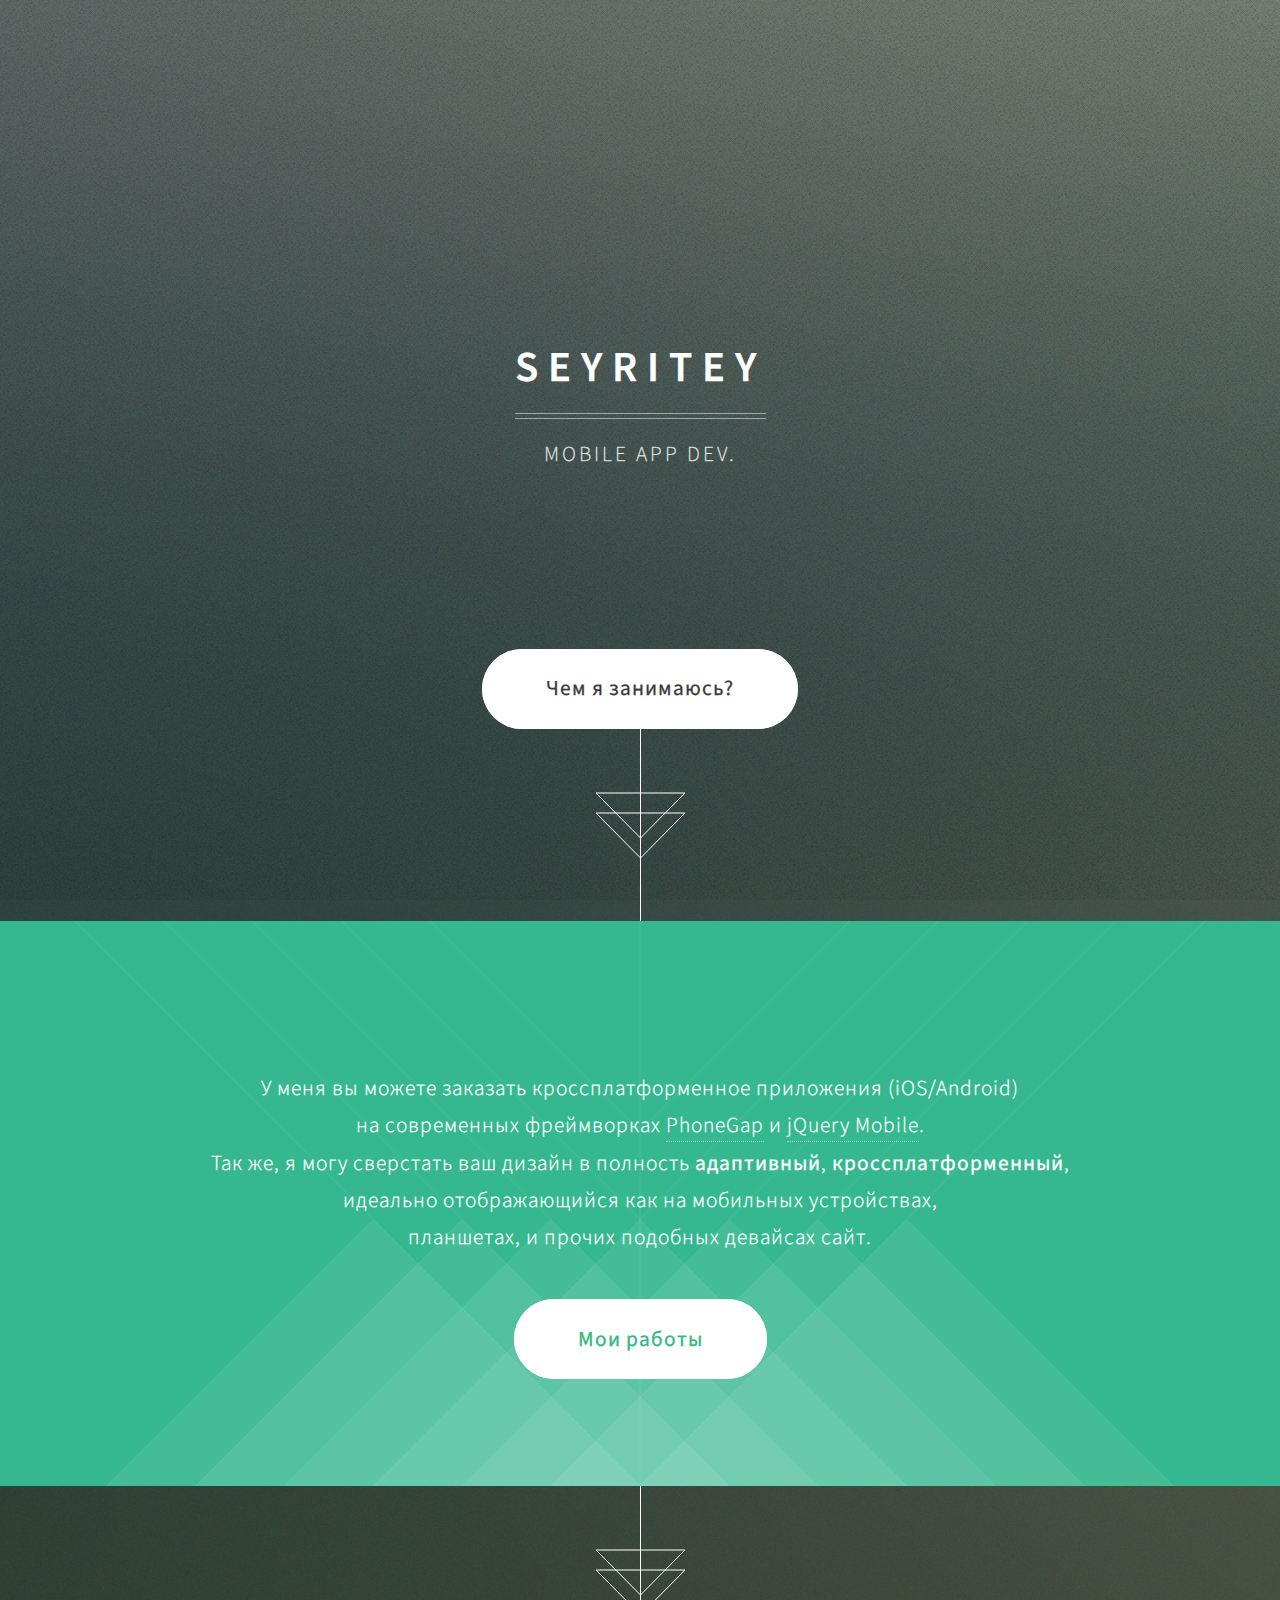
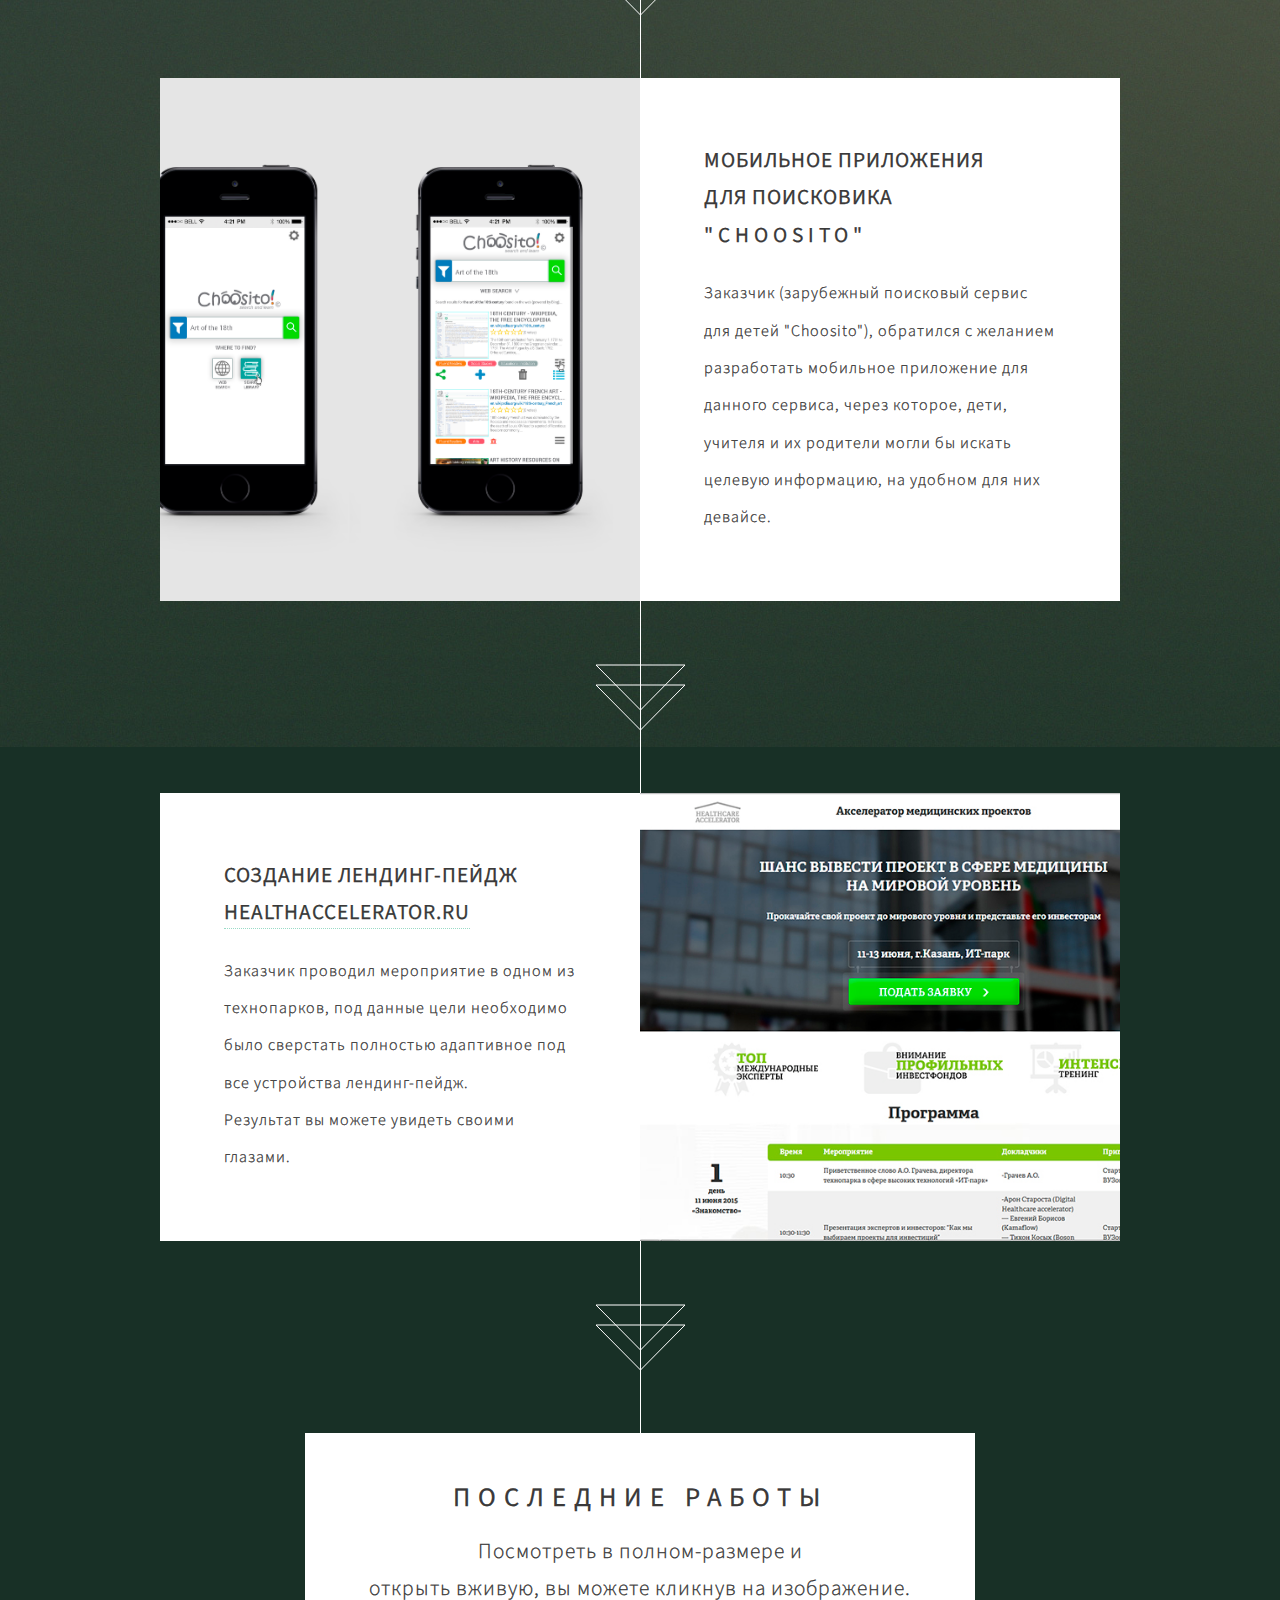
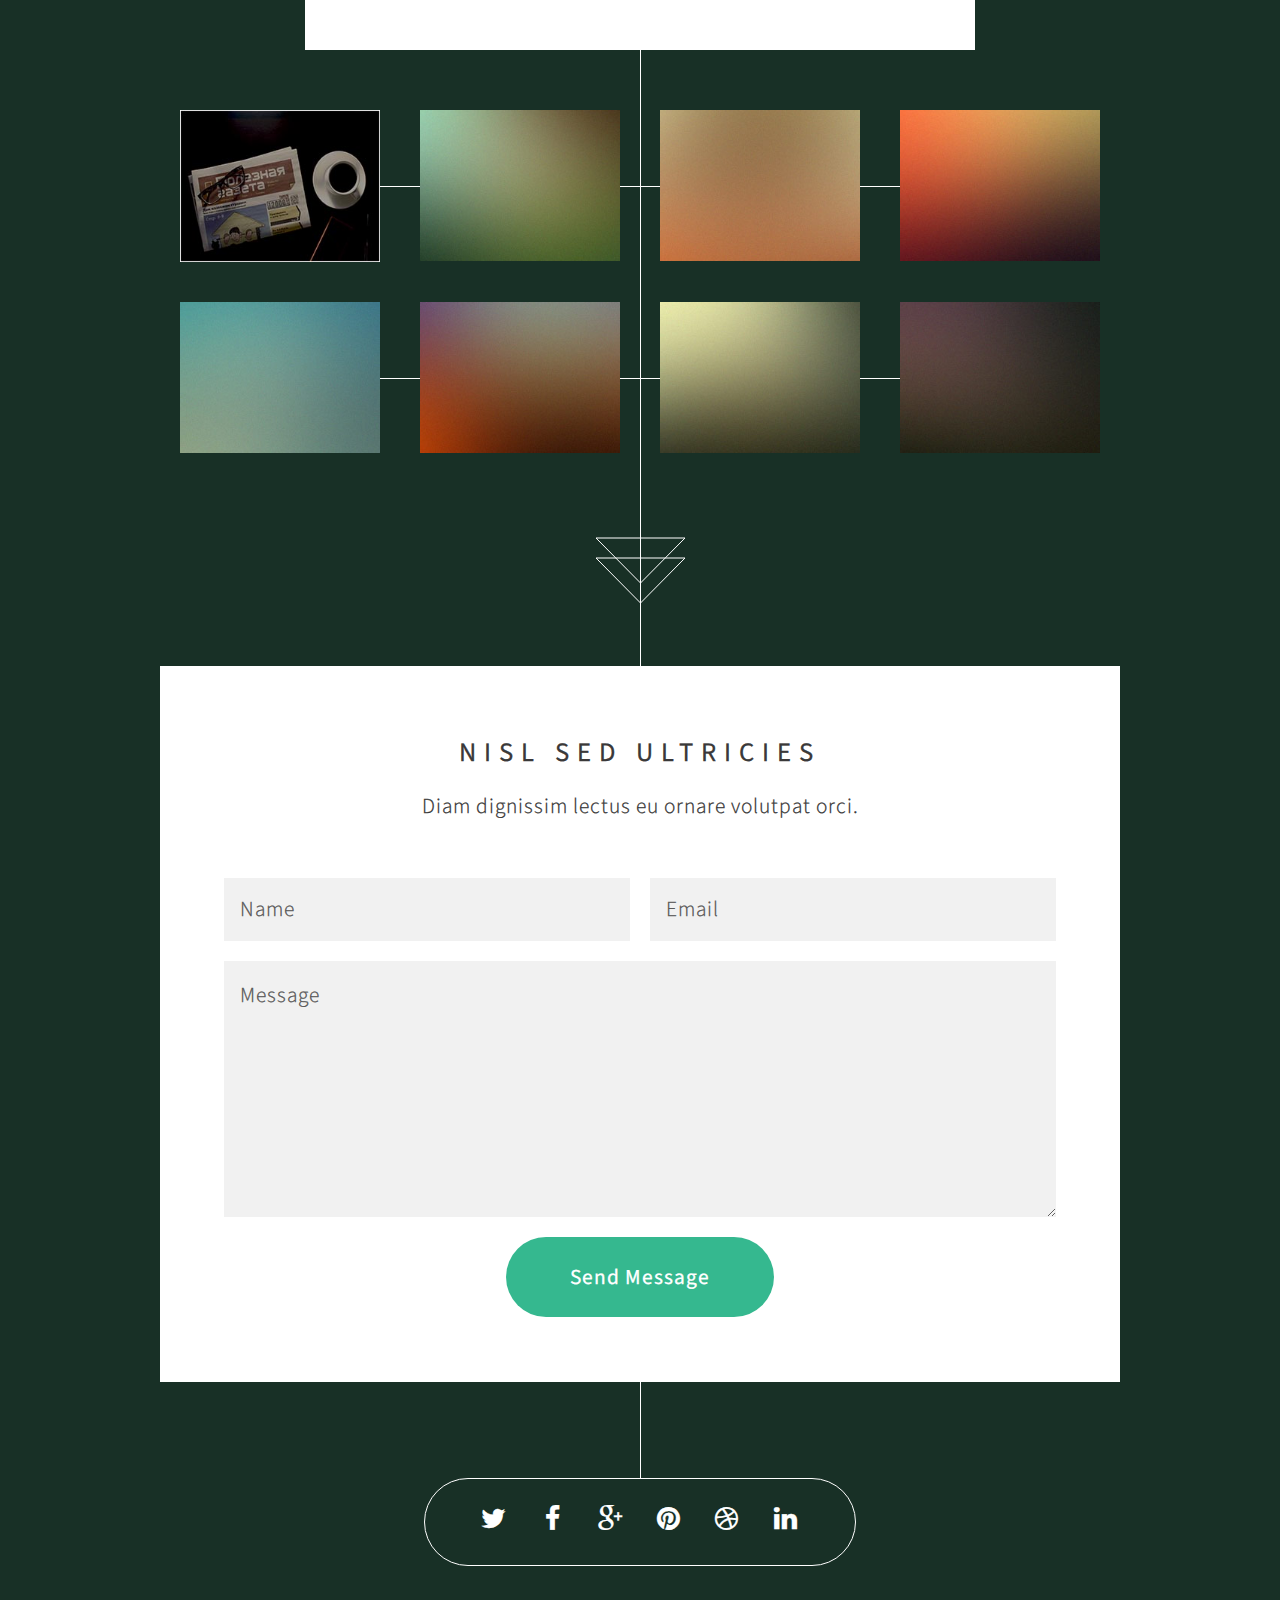
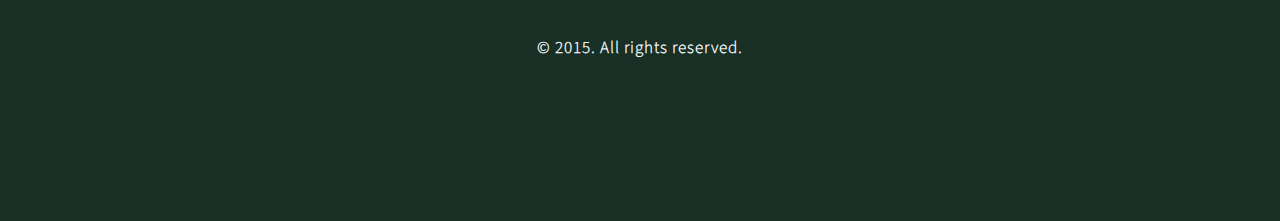
==== index.html @ e05a0ae7 "h1" ====
<!DOCTYPE HTML>
<html>
	<head>
		<title>Seyritey</title>
		<meta charset="utf-8" />
		<meta name="viewport" content="width=device-width, initial-scale=1" />
		<!--[if lte IE 8]><script src="assets/js/ie/html5shiv.js"></script><![endif]-->
		<link rel="stylesheet" href="assets/css/main.css" />
		<!--[if lte IE 8]><link rel="stylesheet" href="assets/css/ie8.css" /><![endif]-->
	</head>
	<body>
			<section id="header">
				<header>
					<h1>Seyritey</h1>
					<p>Mobile App dev.</p>
				</header>
				<footer>
					<a href="#banner" class="button style2 scrolly-middle">Чем я занимаюсь?</a>
				</footer>
			</section>

		<!-- Banner -->
			<section id="banner">
				<header>
					<h2></h2>
				</header>
        				<p>
                            У меня вы можете заказать кроссплатформенное приложения (iOS/Android) <br />
                            на современных фреймворках <a href="http://phonegap.com/app/">PhoneGap</a> и <a href="http://demos.jquerymobile.com/1.4.5/">jQuery Mobile</a>.<br />
            				Так же, я могу сверстать ваш дизайн в полность <strong>адаптивный</strong>, <strong>кроссплатформенный</strong>,<br> идеально отображающийся как на мобильных устройствах,<br> планшетах, и прочих подобных девайсах сайт.<br />
    				</p>
				<footer>
					<a href="#first" class="button style2 scrolly">Мои работы</a>
				</footer>
			</section>

		<!-- Feature 1 -->
			<article id="first" class="container box style1 right">
				<a href="#" class="image fit"><img src="images/iphone-filters-search-result.jpg" alt="" /></a>
				<div class="inner">
					<header>
						<h4>Мобильное приложения<br> для поисковика</h4><h3>"Choosito"</h3>
					</header>
					<p style="font-size: 16px;">Заказчик (зарубежный поисковый сервис для детей "Choosito"), обратился с желанием разработать мобильное приложение для данного сервиса, через которое, дети, учителя и их родители могли бы искать целевую информацию, на удобном для них девайсе.</p>
				</div>
			</article>

		<!-- Feature 2 -->
			<article class="container box style1 left">
				<a href="http://healthaccelerator.ru" class="image fit"><img src="images/pic02.jpg" alt="" /></a>
				<div class="inner">
					<header>
						<h4>Создание лендинг-пейдж<br />
						<a href="http://healthaccelerator.ru">Healthaccelerator.ru</a></h4>
					</header>
					<p style="font-size: 16px;">Заказчик проводил мероприятие в одном из технопарков, под данные цели необходимо было сверстать полностью адаптивное под все устройства лендинг-пейдж.<br> Результат вы можете увидеть своими глазами.</p>
				</div>
			</article>

		<!-- Portfolio -->
			<article class="container box style2">
				<header>
					<h2>Последние работы</h2>
					<p>Посмотреть в полном-размере и<br />
					открыть вживую, вы можете кликнув на изображение.</p>
				</header>
				<div class="inner gallery">
					<div class="row 0%">
						<div class="3u 12u(mobile)"><a href="images/fulls/01.jpg" class="image fit"><img src="images/thumbs/01.jpg" alt="" title="Лендинг пейдж для http://poleznayagazeta.ru" /></a></div>
						<div class="3u 12u(mobile)"><a href="images/fulls/02.jpg" class="image fit"><img src="images/thumbs/02.jpg" alt="" title="Dressed in Clarity" /></a></div>
						<div class="3u 12u(mobile)"><a href="images/fulls/03.jpg" class="image fit"><img src="images/thumbs/03.jpg" alt="" title="Raven" /></a></div>
						<div class="3u 12u(mobile)"><a href="images/fulls/04.jpg" class="image fit"><img src="images/thumbs/04.jpg" alt="" title="I'll have a cup of Disneyland, please" /></a></div>
					</div>
					<div class="row 0%">
						<div class="3u 12u(mobile)"><a href="images/fulls/05.jpg" class="image fit"><img src="images/thumbs/05.jpg" alt="" title="Cherish" /></a></div>
						<div class="3u 12u(mobile)"><a href="images/fulls/06.jpg" class="image fit"><img src="images/thumbs/06.jpg" alt="" title="Different." /></a></div>
						<div class="3u 12u(mobile)"><a href="images/fulls/07.jpg" class="image fit"><img src="images/thumbs/07.jpg" alt="" title="History was made here" /></a></div>
						<div class="3u 12u(mobile)"><a href="images/fulls/08.jpg" class="image fit"><img src="images/thumbs/08.jpg" alt="" title="People come and go and walk away" /></a></div>
					</div>
				</div>
			</article>

		<!-- Contact -->
			<article class="container box style3">
				<header>
					<h2>Nisl sed ultricies</h2>
					<p>Diam dignissim lectus eu ornare volutpat orci.</p>
				</header>
				<form method="post" action="#">
					<div class="row 50%">
						<div class="6u 12u$(mobile)"><input type="text" class="text" name="name" placeholder="Name" /></div>
						<div class="6u$ 12u$(mobile)"><input type="text" class="text" name="email" placeholder="Email" /></div>
						<div class="12u$">
							<textarea name="message" placeholder="Message"></textarea>
						</div>
						<div class="12u$">
							<ul class="actions">
								<li><input type="submit" value="Send Message" /></li>
							</ul>
						</div>
					</div>
				</form>
			</article>

		<section id="footer">
			<ul class="icons">
				<li><a href="#" class="icon fa-twitter"><span class="label">Twitter</span></a></li>
				<li><a href="#" class="icon fa-facebook"><span class="label">Facebook</span></a></li>
				<li><a href="#" class="icon fa-google-plus"><span class="label">Google+</span></a></li>
				<li><a href="#" class="icon fa-pinterest"><span class="label">Pinterest</span></a></li>
				<li><a href="#" class="icon fa-dribbble"><span class="label">Dribbble</span></a></li>
				<li><a href="#" class="icon fa-linkedin"><span class="label">LinkedIn</span></a></li>
			</ul>
			<div class="copyright">
				<ul class="menu">
					<li>&copy; 2015. All rights reserved.</li>
				</ul>
			</div>
		</section>

		<!-- Scripts -->
			<script src="assets/js/jquery.min.js"></script>
			<script src="assets/js/jquery.scrolly.min.js"></script>
			<script src="assets/js/jquery.poptrox.min.js"></script>
			<script src="assets/js/skel.min.js"></script>
			<script src="assets/js/util.js"></script>
			<!--[if lte IE 8]><script src="assets/js/ie/respond.min.js"></script><![endif]-->
			<script src="assets/js/main.js"></script>

	</body>
</html>
---- assets/css/main.css ----
@import url("http://fonts.googleapis.com/css?family=Source+Sans+Pro:300,300italic,400,600");
@import url("font-awesome.min.css");

/*
	Overflow by HTML5 UP
	html5up.net | @n33co
	Free for personal and commercial use under the CCA 3.0 license (html5up.net/license)
*/

/* Reset */

	html, body, div, span, applet, object, iframe, h1, h2, h3, h4, h5, h6, p, blockquote, pre, a, abbr, acronym, address, big, cite, code, del, dfn, em, img, ins, kbd, q, s, samp, small, strike, strong, sub, sup, tt, var, b, u, i, center, dl, dt, dd, ol, ul, li, fieldset, form, label, legend, table, caption, tbody, tfoot, thead, tr, th, td, article, aside, canvas, details, embed, figure, figcaption, footer, header, hgroup, menu, nav, output, ruby, section, summary, time, mark, audio, video {
		margin: 0;
		padding: 0;
		border: 0;
		font-size: 100%;
		font: inherit;
		vertical-align: baseline;
	}

	article, aside, details, figcaption, figure, footer, header, hgroup, menu, nav, section {
		display: block;
	}

	body {
		line-height: 1;
	}

	ol, ul {
		list-style: none;
	}

	blockquote, q {
		quotes: none;
	}

	blockquote:before, blockquote:after, q:before, q:after {
		content: '';
		content: none;
	}

	table {
		border-collapse: collapse;
		border-spacing: 0;
	}

	body {
		-webkit-text-size-adjust: none;
	}

/* Box Model */

	*, *:before, *:after {
		-moz-box-sizing: border-box;
		-webkit-box-sizing: border-box;
		box-sizing: border-box;
	}

/* Containers */

	.container {
		margin-left: auto;
		margin-right: auto;
	}

	.container.\31 25\25 {
		width: 100%;
		max-width: 1425px;
		min-width: 1140px;
	}

	.container.\37 5\25 {
		width: 855px;
	}

	.container.\35 0\25 {
		width: 570px;
	}

	.container.\32 5\25 {
		width: 285px;
	}

	.container {
		width: 1140px;
	}

	@media screen and (max-width: 1680px) {

		.container.\31 25\25 {
			width: 100%;
			max-width: 1200px;
			min-width: 960px;
		}

		.container.\37 5\25 {
			width: 720px;
		}

		.container.\35 0\25 {
			width: 480px;
		}

		.container.\32 5\25 {
			width: 240px;
		}

		.container {
			width: 960px;
		}

	}

	@media screen and (max-width: 1080px) {

		.container.\31 25\25 {
			width: 100%;
			max-width: 118.75%;
			min-width: 95%;
		}

		.container.\37 5\25 {
			width: 71.25%;
		}

		.container.\35 0\25 {
			width: 47.5%;
		}

		.container.\32 5\25 {
			width: 23.75%;
		}

		.container {
			width: 95%;
		}

	}

	@media screen and (max-width: 840px) {

		.container.\31 25\25 {
			width: 100%;
			max-width: 118.75%;
			min-width: 95%;
		}

		.container.\37 5\25 {
			width: 71.25%;
		}

		.container.\35 0\25 {
			width: 47.5%;
		}

		.container.\32 5\25 {
			width: 23.75%;
		}

		.container {
			width: 95%;
		}

	}

	@media screen and (max-width: 736px) {

		.container.\31 25\25 {
			width: 100%;
			max-width: 118.75%;
			min-width: 95%;
		}

		.container.\37 5\25 {
			width: 71.25%;
		}

		.container.\35 0\25 {
			width: 47.5%;
		}

		.container.\32 5\25 {
			width: 23.75%;
		}

		.container {
			width: 95% !important;
		}

	}

/* Grid */

	.row {
		border-bottom: solid 1px transparent;
		-moz-box-sizing: border-box;
		-webkit-box-sizing: border-box;
		box-sizing: border-box;
	}

	.row > * {
		float: left;
		-moz-box-sizing: border-box;
		-webkit-box-sizing: border-box;
		box-sizing: border-box;
	}

	.row:after, .row:before {
		content: '';
		display: block;
		clear: both;
		height: 0;
	}

	.row.uniform > * > :first-child {
		margin-top: 0;
	}

	.row.uniform > * > :last-child {
		margin-bottom: 0;
	}

	.row.\30 \25 > * {
		padding: 0px 0 0 0px;
	}

	.row.\30 \25 {
		margin: 0px 0 -1px 0px;
	}

	.row.uniform.\30 \25 > * {
		padding: 0px 0 0 0px;
	}

	.row.uniform.\30 \25 {
		margin: 0px 0 -1px 0px;
	}

	.row > * {
		padding: 40px 0 0 40px;
	}

	.row {
		margin: -40px 0 -1px -40px;
	}

	.row.uniform > * {
		padding: 40px 0 0 40px;
	}

	.row.uniform {
		margin: -40px 0 -1px -40px;
	}

	.row.\32 00\25 > * {
		padding: 80px 0 0 80px;
	}

	.row.\32 00\25 {
		margin: -80px 0 -1px -80px;
	}

	.row.uniform.\32 00\25 > * {
		padding: 80px 0 0 80px;
	}

	.row.uniform.\32 00\25 {
		margin: -80px 0 -1px -80px;
	}

	.row.\31 50\25 > * {
		padding: 60px 0 0 60px;
	}

	.row.\31 50\25 {
		margin: -60px 0 -1px -60px;
	}

	.row.uniform.\31 50\25 > * {
		padding: 60px 0 0 60px;
	}

	.row.uniform.\31 50\25 {
		margin: -60px 0 -1px -60px;
	}

	.row.\35 0\25 > * {
		padding: 20px 0 0 20px;
	}

	.row.\35 0\25 {
		margin: -20px 0 -1px -20px;
	}

	.row.uniform.\35 0\25 > * {
		padding: 20px 0 0 20px;
	}

	.row.uniform.\35 0\25 {
		margin: -20px 0 -1px -20px;
	}

	.row.\32 5\25 > * {
		padding: 10px 0 0 10px;
	}

	.row.\32 5\25 {
		margin: -10px 0 -1px -10px;
	}

	.row.uniform.\32 5\25 > * {
		padding: 10px 0 0 10px;
	}

	.row.uniform.\32 5\25 {
		margin: -10px 0 -1px -10px;
	}

	.\31 2u, .\31 2u\24 {
		width: 100%;
		clear: none;
		margin-left: 0;
	}

	.\31 1u, .\31 1u\24 {
		width: 91.6666666667%;
		clear: none;
		margin-left: 0;
	}

	.\31 0u, .\31 0u\24 {
		width: 83.3333333333%;
		clear: none;
		margin-left: 0;
	}

	.\39 u, .\39 u\24 {
		width: 75%;
		clear: none;
		margin-left: 0;
	}

	.\38 u, .\38 u\24 {
		width: 66.6666666667%;
		clear: none;
		margin-left: 0;
	}

	.\37 u, .\37 u\24 {
		width: 58.3333333333%;
		clear: none;
		margin-left: 0;
	}

	.\36 u, .\36 u\24 {
		width: 50%;
		clear: none;
		margin-left: 0;
	}

	.\35 u, .\35 u\24 {
		width: 41.6666666667%;
		clear: none;
		margin-left: 0;
	}

	.\34 u, .\34 u\24 {
		width: 33.3333333333%;
		clear: none;
		margin-left: 0;
	}

	.\33 u, .\33 u\24 {
		width: 25%;
		clear: none;
		margin-left: 0;
	}

	.\32 u, .\32 u\24 {
		width: 16.6666666667%;
		clear: none;
		margin-left: 0;
	}

	.\31 u, .\31 u\24 {
		width: 8.3333333333%;
		clear: none;
		margin-left: 0;
	}

	.\31 2u\24 + *,
	.\31 1u\24 + *,
	.\31 0u\24 + *,
	.\39 u\24 + *,
	.\38 u\24 + *,
	.\37 u\24 + *,
	.\36 u\24 + *,
	.\35 u\24 + *,
	.\34 u\24 + *,
	.\33 u\24 + *,
	.\32 u\24 + *,
	.\31 u\24 + * {
		clear: left;
	}

	.\-11u {
		margin-left: 91.66667%;
	}

	.\-10u {
		margin-left: 83.33333%;
	}

	.\-9u {
		margin-left: 75%;
	}

	.\-8u {
		margin-left: 66.66667%;
	}

	.\-7u {
		margin-left: 58.33333%;
	}

	.\-6u {
		margin-left: 50%;
	}

	.\-5u {
		margin-left: 41.66667%;
	}

	.\-4u {
		margin-left: 33.33333%;
	}

	.\-3u {
		margin-left: 25%;
	}

	.\-2u {
		margin-left: 16.66667%;
	}

	.\-1u {
		margin-left: 8.33333%;
	}

	@media screen and (max-width: 1680px) {

		.row > * {
			padding: 40px 0 0 40px;
		}

		.row {
			margin: -40px 0 -1px -40px;
		}

		.row.uniform > * {
			padding: 40px 0 0 40px;
		}

		.row.uniform {
			margin: -40px 0 -1px -40px;
		}

		.row.\32 00\25 > * {
			padding: 80px 0 0 80px;
		}

		.row.\32 00\25 {
			margin: -80px 0 -1px -80px;
		}

		.row.uniform.\32 00\25 > * {
			padding: 80px 0 0 80px;
		}

		.row.uniform.\32 00\25 {
			margin: -80px 0 -1px -80px;
		}

		.row.\31 50\25 > * {
			padding: 60px 0 0 60px;
		}

		.row.\31 50\25 {
			margin: -60px 0 -1px -60px;
		}

		.row.uniform.\31 50\25 > * {
			padding: 60px 0 0 60px;
		}

		.row.uniform.\31 50\25 {
			margin: -60px 0 -1px -60px;
		}

		.row.\35 0\25 > * {
			padding: 20px 0 0 20px;
		}

		.row.\35 0\25 {
			margin: -20px 0 -1px -20px;
		}

		.row.uniform.\35 0\25 > * {
			padding: 20px 0 0 20px;
		}

		.row.uniform.\35 0\25 {
			margin: -20px 0 -1px -20px;
		}

		.row.\32 5\25 > * {
			padding: 10px 0 0 10px;
		}

		.row.\32 5\25 {
			margin: -10px 0 -1px -10px;
		}

		.row.uniform.\32 5\25 > * {
			padding: 10px 0 0 10px;
		}

		.row.uniform.\32 5\25 {
			margin: -10px 0 -1px -10px;
		}

		.\31 2u\28wide\29, .\31 2u\24\28wide\29 {
			width: 100%;
			clear: none;
			margin-left: 0;
		}

		.\31 1u\28wide\29, .\31 1u\24\28wide\29 {
			width: 91.6666666667%;
			clear: none;
			margin-left: 0;
		}

		.\31 0u\28wide\29, .\31 0u\24\28wide\29 {
			width: 83.3333333333%;
			clear: none;
			margin-left: 0;
		}

		.\39 u\28wide\29, .\39 u\24\28wide\29 {
			width: 75%;
			clear: none;
			margin-left: 0;
		}

		.\38 u\28wide\29, .\38 u\24\28wide\29 {
			width: 66.6666666667%;
			clear: none;
			margin-left: 0;
		}

		.\37 u\28wide\29, .\37 u\24\28wide\29 {
			width: 58.3333333333%;
			clear: none;
			margin-left: 0;
		}

		.\36 u\28wide\29, .\36 u\24\28wide\29 {
			width: 50%;
			clear: none;
			margin-left: 0;
		}

		.\35 u\28wide\29, .\35 u\24\28wide\29 {
			width: 41.6666666667%;
			clear: none;
			margin-left: 0;
		}

		.\34 u\28wide\29, .\34 u\24\28wide\29 {
			width: 33.3333333333%;
			clear: none;
			margin-left: 0;
		}

		.\33 u\28wide\29, .\33 u\24\28wide\29 {
			width: 25%;
			clear: none;
			margin-left: 0;
		}

		.\32 u\28wide\29, .\32 u\24\28wide\29 {
			width: 16.6666666667%;
			clear: none;
			margin-left: 0;
		}

		.\31 u\28wide\29, .\31 u\24\28wide\29 {
			width: 8.3333333333%;
			clear: none;
			margin-left: 0;
		}

		.\31 2u\24\28wide\29 + *,
		.\31 1u\24\28wide\29 + *,
		.\31 0u\24\28wide\29 + *,
		.\39 u\24\28wide\29 + *,
		.\38 u\24\28wide\29 + *,
		.\37 u\24\28wide\29 + *,
		.\36 u\24\28wide\29 + *,
		.\35 u\24\28wide\29 + *,
		.\34 u\24\28wide\29 + *,
		.\33 u\24\28wide\29 + *,
		.\32 u\24\28wide\29 + *,
		.\31 u\24\28wide\29 + * {
			clear: left;
		}

		.\-11u\28wide\29 {
			margin-left: 91.66667%;
		}

		.\-10u\28wide\29 {
			margin-left: 83.33333%;
		}

		.\-9u\28wide\29 {
			margin-left: 75%;
		}

		.\-8u\28wide\29 {
			margin-left: 66.66667%;
		}

		.\-7u\28wide\29 {
			margin-left: 58.33333%;
		}

		.\-6u\28wide\29 {
			margin-left: 50%;
		}

		.\-5u\28wide\29 {
			margin-left: 41.66667%;
		}

		.\-4u\28wide\29 {
			margin-left: 33.33333%;
		}

		.\-3u\28wide\29 {
			margin-left: 25%;
		}

		.\-2u\28wide\29 {
			margin-left: 16.66667%;
		}

		.\-1u\28wide\29 {
			margin-left: 8.33333%;
		}

	}

	@media screen and (max-width: 1080px) {

		.row > * {
			padding: 40px 0 0 40px;
		}

		.row {
			margin: -40px 0 -1px -40px;
		}

		.row.uniform > * {
			padding: 40px 0 0 40px;
		}

		.row.uniform {
			margin: -40px 0 -1px -40px;
		}

		.row.\32 00\25 > * {
			padding: 80px 0 0 80px;
		}

		.row.\32 00\25 {
			margin: -80px 0 -1px -80px;
		}

		.row.uniform.\32 00\25 > * {
			padding: 80px 0 0 80px;
		}

		.row.uniform.\32 00\25 {
			margin: -80px 0 -1px -80px;
		}

		.row.\31 50\25 > * {
			padding: 60px 0 0 60px;
		}

		.row.\31 50\25 {
			margin: -60px 0 -1px -60px;
		}

		.row.uniform.\31 50\25 > * {
			padding: 60px 0 0 60px;
		}

		.row.uniform.\31 50\25 {
			margin: -60px 0 -1px -60px;
		}

		.row.\35 0\25 > * {
			padding: 20px 0 0 20px;
		}

		.row.\35 0\25 {
			margin: -20px 0 -1px -20px;
		}

		.row.uniform.\35 0\25 > * {
			padding: 20px 0 0 20px;
		}

		.row.uniform.\35 0\25 {
			margin: -20px 0 -1px -20px;
		}

		.row.\32 5\25 > * {
			padding: 10px 0 0 10px;
		}

		.row.\32 5\25 {
			margin: -10px 0 -1px -10px;
		}

		.row.uniform.\32 5\25 > * {
			padding: 10px 0 0 10px;
		}

		.row.uniform.\32 5\25 {
			margin: -10px 0 -1px -10px;
		}

		.\31 2u\28normal\29, .\31 2u\24\28normal\29 {
			width: 100%;
			clear: none;
			margin-left: 0;
		}

		.\31 1u\28normal\29, .\31 1u\24\28normal\29 {
			width: 91.6666666667%;
			clear: none;
			margin-left: 0;
		}

		.\31 0u\28normal\29, .\31 0u\24\28normal\29 {
			width: 83.3333333333%;
			clear: none;
			margin-left: 0;
		}

		.\39 u\28normal\29, .\39 u\24\28normal\29 {
			width: 75%;
			clear: none;
			margin-left: 0;
		}

		.\38 u\28normal\29, .\38 u\24\28normal\29 {
			width: 66.6666666667%;
			clear: none;
			margin-left: 0;
		}

		.\37 u\28normal\29, .\37 u\24\28normal\29 {
			width: 58.3333333333%;
			clear: none;
			margin-left: 0;
		}

		.\36 u\28normal\29, .\36 u\24\28normal\29 {
			width: 50%;
			clear: none;
			margin-left: 0;
		}

		.\35 u\28normal\29, .\35 u\24\28normal\29 {
			width: 41.6666666667%;
			clear: none;
			margin-left: 0;
		}

		.\34 u\28normal\29, .\34 u\24\28normal\29 {
			width: 33.3333333333%;
			clear: none;
			margin-left: 0;
		}

		.\33 u\28normal\29, .\33 u\24\28normal\29 {
			width: 25%;
			clear: none;
			margin-left: 0;
		}

		.\32 u\28normal\29, .\32 u\24\28normal\29 {
			width: 16.6666666667%;
			clear: none;
			margin-left: 0;
		}

		.\31 u\28normal\29, .\31 u\24\28normal\29 {
			width: 8.3333333333%;
			clear: none;
			margin-left: 0;
		}

		.\31 2u\24\28normal\29 + *,
		.\31 1u\24\28normal\29 + *,
		.\31 0u\24\28normal\29 + *,
		.\39 u\24\28normal\29 + *,
		.\38 u\24\28normal\29 + *,
		.\37 u\24\28normal\29 + *,
		.\36 u\24\28normal\29 + *,
		.\35 u\24\28normal\29 + *,
		.\34 u\24\28normal\29 + *,
		.\33 u\24\28normal\29 + *,
		.\32 u\24\28normal\29 + *,
		.\31 u\24\28normal\29 + * {
			clear: left;
		}

		.\-11u\28normal\29 {
			margin-left: 91.66667%;
		}

		.\-10u\28normal\29 {
			margin-left: 83.33333%;
		}

		.\-9u\28normal\29 {
			margin-left: 75%;
		}

		.\-8u\28normal\29 {
			margin-left: 66.66667%;
		}

		.\-7u\28normal\29 {
			margin-left: 58.33333%;
		}

		.\-6u\28normal\29 {
			margin-left: 50%;
		}

		.\-5u\28normal\29 {
			margin-left: 41.66667%;
		}

		.\-4u\28normal\29 {
			margin-left: 33.33333%;
		}

		.\-3u\28normal\29 {
			margin-left: 25%;
		}

		.\-2u\28normal\29 {
			margin-left: 16.66667%;
		}

		.\-1u\28normal\29 {
			margin-left: 8.33333%;
		}

	}

	@media screen and (max-width: 840px) {

		.row > * {
			padding: 30px 0 0 30px;
		}

		.row {
			margin: -30px 0 -1px -30px;
		}

		.row.uniform > * {
			padding: 30px 0 0 30px;
		}

		.row.uniform {
			margin: -30px 0 -1px -30px;
		}

		.row.\32 00\25 > * {
			padding: 60px 0 0 60px;
		}

		.row.\32 00\25 {
			margin: -60px 0 -1px -60px;
		}

		.row.uniform.\32 00\25 > * {
			padding: 60px 0 0 60px;
		}

		.row.uniform.\32 00\25 {
			margin: -60px 0 -1px -60px;
		}

		.row.\31 50\25 > * {
			padding: 45px 0 0 45px;
		}

		.row.\31 50\25 {
			margin: -45px 0 -1px -45px;
		}

		.row.uniform.\31 50\25 > * {
			padding: 45px 0 0 45px;
		}

		.row.uniform.\31 50\25 {
			margin: -45px 0 -1px -45px;
		}

		.row.\35 0\25 > * {
			padding: 15px 0 0 15px;
		}

		.row.\35 0\25 {
			margin: -15px 0 -1px -15px;
		}

		.row.uniform.\35 0\25 > * {
			padding: 15px 0 0 15px;
		}

		.row.uniform.\35 0\25 {
			margin: -15px 0 -1px -15px;
		}

		.row.\32 5\25 > * {
			padding: 7.5px 0 0 7.5px;
		}

		.row.\32 5\25 {
			margin: -7.5px 0 -1px -7.5px;
		}

		.row.uniform.\32 5\25 > * {
			padding: 7.5px 0 0 7.5px;
		}

		.row.uniform.\32 5\25 {
			margin: -7.5px 0 -1px -7.5px;
		}

		.\31 2u\28narrow\29, .\31 2u\24\28narrow\29 {
			width: 100%;
			clear: none;
			margin-left: 0;
		}

		.\31 1u\28narrow\29, .\31 1u\24\28narrow\29 {
			width: 91.6666666667%;
			clear: none;
			margin-left: 0;
		}

		.\31 0u\28narrow\29, .\31 0u\24\28narrow\29 {
			width: 83.3333333333%;
			clear: none;
			margin-left: 0;
		}

		.\39 u\28narrow\29, .\39 u\24\28narrow\29 {
			width: 75%;
			clear: none;
			margin-left: 0;
		}

		.\38 u\28narrow\29, .\38 u\24\28narrow\29 {
			width: 66.6666666667%;
			clear: none;
			margin-left: 0;
		}

		.\37 u\28narrow\29, .\37 u\24\28narrow\29 {
			width: 58.3333333333%;
			clear: none;
			margin-left: 0;
		}

		.\36 u\28narrow\29, .\36 u\24\28narrow\29 {
			width: 50%;
			clear: none;
			margin-left: 0;
		}

		.\35 u\28narrow\29, .\35 u\24\28narrow\29 {
			width: 41.6666666667%;
			clear: none;
			margin-left: 0;
		}

		.\34 u\28narrow\29, .\34 u\24\28narrow\29 {
			width: 33.3333333333%;
			clear: none;
			margin-left: 0;
		}

		.\33 u\28narrow\29, .\33 u\24\28narrow\29 {
			width: 25%;
			clear: none;
			margin-left: 0;
		}

		.\32 u\28narrow\29, .\32 u\24\28narrow\29 {
			width: 16.6666666667%;
			clear: none;
			margin-left: 0;
		}

		.\31 u\28narrow\29, .\31 u\24\28narrow\29 {
			width: 8.3333333333%;
			clear: none;
			margin-left: 0;
		}

		.\31 2u\24\28narrow\29 + *,
		.\31 1u\24\28narrow\29 + *,
		.\31 0u\24\28narrow\29 + *,
		.\39 u\24\28narrow\29 + *,
		.\38 u\24\28narrow\29 + *,
		.\37 u\24\28narrow\29 + *,
		.\36 u\24\28narrow\29 + *,
		.\35 u\24\28narrow\29 + *,
		.\34 u\24\28narrow\29 + *,
		.\33 u\24\28narrow\29 + *,
		.\32 u\24\28narrow\29 + *,
		.\31 u\24\28narrow\29 + * {
			clear: left;
		}

		.\-11u\28narrow\29 {
			margin-left: 91.66667%;
		}

		.\-10u\28narrow\29 {
			margin-left: 83.33333%;
		}

		.\-9u\28narrow\29 {
			margin-left: 75%;
		}

		.\-8u\28narrow\29 {
			margin-left: 66.66667%;
		}

		.\-7u\28narrow\29 {
			margin-left: 58.33333%;
		}

		.\-6u\28narrow\29 {
			margin-left: 50%;
		}

		.\-5u\28narrow\29 {
			margin-left: 41.66667%;
		}

		.\-4u\28narrow\29 {
			margin-left: 33.33333%;
		}

		.\-3u\28narrow\29 {
			margin-left: 25%;
		}

		.\-2u\28narrow\29 {
			margin-left: 16.66667%;
		}

		.\-1u\28narrow\29 {
			margin-left: 8.33333%;
		}

	}

	@media screen and (max-width: 736px) {

		.row > * {
			padding: 20px 0 0 20px;
		}

		.row {
			margin: -20px 0 -1px -20px;
		}

		.row.uniform > * {
			padding: 20px 0 0 20px;
		}

		.row.uniform {
			margin: -20px 0 -1px -20px;
		}

		.row.\32 00\25 > * {
			padding: 40px 0 0 40px;
		}

		.row.\32 00\25 {
			margin: -40px 0 -1px -40px;
		}

		.row.uniform.\32 00\25 > * {
			padding: 40px 0 0 40px;
		}

		.row.uniform.\32 00\25 {
			margin: -40px 0 -1px -40px;
		}

		.row.\31 50\25 > * {
			padding: 30px 0 0 30px;
		}

		.row.\31 50\25 {
			margin: -30px 0 -1px -30px;
		}

		.row.uniform.\31 50\25 > * {
			padding: 30px 0 0 30px;
		}

		.row.uniform.\31 50\25 {
			margin: -30px 0 -1px -30px;
		}

		.row.\35 0\25 > * {
			padding: 10px 0 0 10px;
		}

		.row.\35 0\25 {
			margin: -10px 0 -1px -10px;
		}

		.row.uniform.\35 0\25 > * {
			padding: 10px 0 0 10px;
		}

		.row.uniform.\35 0\25 {
			margin: -10px 0 -1px -10px;
		}

		.row.\32 5\25 > * {
			padding: 5px 0 0 5px;
		}

		.row.\32 5\25 {
			margin: -5px 0 -1px -5px;
		}

		.row.uniform.\32 5\25 > * {
			padding: 5px 0 0 5px;
		}

		.row.uniform.\32 5\25 {
			margin: -5px 0 -1px -5px;
		}

		.\31 2u\28mobile\29, .\31 2u\24\28mobile\29 {
			width: 100%;
			clear: none;
			margin-left: 0;
		}

		.\31 1u\28mobile\29, .\31 1u\24\28mobile\29 {
			width: 91.6666666667%;
			clear: none;
			margin-left: 0;
		}

		.\31 0u\28mobile\29, .\31 0u\24\28mobile\29 {
			width: 83.3333333333%;
			clear: none;
			margin-left: 0;
		}

		.\39 u\28mobile\29, .\39 u\24\28mobile\29 {
			width: 75%;
			clear: none;
			margin-left: 0;
		}

		.\38 u\28mobile\29, .\38 u\24\28mobile\29 {
			width: 66.6666666667%;
			clear: none;
			margin-left: 0;
		}

		.\37 u\28mobile\29, .\37 u\24\28mobile\29 {
			width: 58.3333333333%;
			clear: none;
			margin-left: 0;
		}

		.\36 u\28mobile\29, .\36 u\24\28mobile\29 {
			width: 50%;
			clear: none;
			margin-left: 0;
		}

		.\35 u\28mobile\29, .\35 u\24\28mobile\29 {
			width: 41.6666666667%;
			clear: none;
			margin-left: 0;
		}

		.\34 u\28mobile\29, .\34 u\24\28mobile\29 {
			width: 33.3333333333%;
			clear: none;
			margin-left: 0;
		}

		.\33 u\28mobile\29, .\33 u\24\28mobile\29 {
			width: 25%;
			clear: none;
			margin-left: 0;
		}

		.\32 u\28mobile\29, .\32 u\24\28mobile\29 {
			width: 16.6666666667%;
			clear: none;
			margin-left: 0;
		}

		.\31 u\28mobile\29, .\31 u\24\28mobile\29 {
			width: 8.3333333333%;
			clear: none;
			margin-left: 0;
		}

		.\31 2u\24\28mobile\29 + *,
		.\31 1u\24\28mobile\29 + *,
		.\31 0u\24\28mobile\29 + *,
		.\39 u\24\28mobile\29 + *,
		.\38 u\24\28mobile\29 + *,
		.\37 u\24\28mobile\29 + *,
		.\36 u\24\28mobile\29 + *,
		.\35 u\24\28mobile\29 + *,
		.\34 u\24\28mobile\29 + *,
		.\33 u\24\28mobile\29 + *,
		.\32 u\24\28mobile\29 + *,
		.\31 u\24\28mobile\29 + * {
			clear: left;
		}

		.\-11u\28mobile\29 {
			margin-left: 91.66667%;
		}

		.\-10u\28mobile\29 {
			margin-left: 83.33333%;
		}

		.\-9u\28mobile\29 {
			margin-left: 75%;
		}

		.\-8u\28mobile\29 {
			margin-left: 66.66667%;
		}

		.\-7u\28mobile\29 {
			margin-left: 58.33333%;
		}

		.\-6u\28mobile\29 {
			margin-left: 50%;
		}

		.\-5u\28mobile\29 {
			margin-left: 41.66667%;
		}

		.\-4u\28mobile\29 {
			margin-left: 33.33333%;
		}

		.\-3u\28mobile\29 {
			margin-left: 25%;
		}

		.\-2u\28mobile\29 {
			margin-left: 16.66667%;
		}

		.\-1u\28mobile\29 {
			margin-left: 8.33333%;
		}

	}

/* Basic */

	body {
		background-color: #183026;
		background-image: url("images/overlay.png"), url("../../images/bg.jpg");
		background-repeat: repeat, no-repeat;
		background-size: auto, cover;
		background-position: top left, center 0;
		background-attachment: fixed, fixed;
		font-family: 'Source Sans Pro', sans-serif;
		font-size: 18pt;
		line-height: 1.75em;
		font-weight: 300;
		letter-spacing: 1px;
		color: #3a3939;
		text-shadow: 0 0 0.5px rgba(58, 57, 57, 0.25);
		-webkit-text-stroke: 0.25px;
	}

		body.is-scroll {
			background-attachment: scroll, scroll;
			background-size: auto, 100% auto;
		}

		body.is-loading * {
			-moz-transition: none !important;
			-webkit-transition: none !important;
			-ms-transition: none !important;
			transition: none !important;
			-moz-animation: none !important;
			-webkit-animation: none !important;
			-ms-animation: none !important;
			animation: none !important;
		}

	input, textarea, select {
		font-family: 'Source Sans Pro', sans-serif;
		font-size: 18pt;
		line-height: 1.75em;
		font-weight: 300;
		letter-spacing: 1px;
		color: #3a3939;
		text-shadow: 0 0 0.5px rgba(58, 57, 57, 0.25);
		-webkit-text-stroke: 0.25px;
	}

	h1, h2, h3, h4, h5, h6 {
		font-weight: 400;
		text-transform: uppercase;
		line-height: 1.75em;
	}

	h1 a, h2 a, h3 a, h4 a, h5 a, h6 a {
		color: inherit;
		text-decoration: none;
	}

	h2 {
		font-size: 1.25em;
		letter-spacing: 8px;
	}

	h3 {
		font-size: 1em;
		letter-spacing: 5px;
	}

	strong, b {
		font-weight: 400;
	}

	em, i {
		font-style: italic;
	}

	a {
		-moz-transition: border-color 0.35s ease-in-out, color 0.35s ease-in-out;
		-webkit-transition: border-color 0.35s ease-in-out, color 0.35s ease-in-out;
		-ms-transition: border-color 0.35s ease-in-out, color 0.35s ease-in-out;
		transition: border-color 0.35s ease-in-out, color 0.35s ease-in-out;
		color: #35b88f;
		text-shadow: 0 0 0.5px rgba(53, 184, 143, 0.25);
		text-decoration: none;
		border-bottom: dotted 1px rgba(53, 184, 143, 0.5);
	}

		a:hover {
			border-bottom-color: rgba(53, 184, 143, 0);
		}

	sub {
		position: relative;
		top: 0.5em;
		font-size: 0.8em;
	}

	sup {
		position: relative;
		top: -0.5em;
		font-size: 0.8em;
	}

	hr {
		border: 0;
		border-top: solid 1px #dad9d9;
		margin: 2em 0 2em 0;
	}

	blockquote {
		border-left: solid 0.5em #eae9e9;
		padding: 1em 0 1em 2em;
		font-style: italic;
	}

	p, ul, ol, dl, table {
		margin-bottom: 1em;
	}

	header {
		margin-bottom: 1em;
	}

		header p {
			display: block;
			margin: 0.5em 0 0 0;
			padding: 0 0 1.5em 0;
		}

	footer {
		margin-top: 1em;
	}

	br.clear {
		clear: both;
	}

/* Sections/Article */

	section, article {
		margin-bottom: 3em;
	}

	section > :last-child,
	article > :last-child,
	section:last-child,
	article:last-child {
		margin-bottom: 0;
	}

	.row > section, .row > article {
		margin-bottom: 0;
	}

/* Image */

	.image {
		display: inline-block;
		border: 0;
	}

		.image img {
			display: block;
			width: 100%;
		}

		.image.featured {
			display: block;
			width: 100%;
			margin: 0 0 2em 0;
		}

		.image.fit {
			display: block;
			width: 100%;
		}

		.image.left {
			float: left;
			margin: 0 2em 2em 0;
		}

		.image.centered {
			display: block;
			margin: 0 0 2em 0;
		}

			.image.centered img {
				margin: 0 auto;
				width: auto;
			}

/* List */

	ul.default {
		list-style: disc;
		padding-left: 1em;
	}

		ul.default li {
			padding-left: 1.5em;
			margin-top: 1.5em;
		}

			ul.default li:first-child {
				margin-top: 0;
			}

	ul.icons {
		cursor: default;
	}

		ul.icons li {
			display: inline-block;
		}

		ul.icons a {
			display: inline-block;
			width: 2.5em;
			height: 2.5em;
			line-height: 2.5em;
			text-align: center;
			border: 0;
		}

	ul.menu {
		cursor: default;
	}

		ul.menu li {
			display: inline-block;
			line-height: 1em;
			border-left: solid 1px #dad9d9;
			padding: 0 0 0 0.5em;
			margin: 0 0 0 0.5em;
		}

			ul.menu li:first-child {
				border-left: 0;
				padding-left: 0;
				margin-left: 0;
			}

	ul.actions {
		cursor: default;
	}

		ul.actions li {
			display: inline-block;
			margin: 0 0 0 0.5em;
		}

			ul.actions li:first-child {
				margin-left: 0;
			}

	ol.default {
		list-style: decimal;
		padding-left: 1.25em;
	}

		ol.default li {
			padding-left: 1.25em;
			margin-top: 1.5em;
		}

/* Form */

	form label {
		display: block;
		margin: 0 0 0.5em 0;
	}

	form input[type="text"],
	form input[type="email"],
	form input[type="password"],
	form select,
	form textarea {
		-moz-transition: background-color 0.35s ease-in-out;
		-webkit-transition: background-color 0.35s ease-in-out;
		-ms-transition: background-color 0.35s ease-in-out;
		transition: background-color 0.35s ease-in-out;
		-webkit-appearance: none;
		display: block;
		border: 0;
		background: #f1f1f1;
		width: 100%;
		padding: 0.75em;
	}

		form input[type="text"]:focus,
		form input[type="email"]:focus,
		form input[type="password"]:focus,
		form select:focus,
		form textarea:focus {
			background: #f8f8f8;
		}

	form input[type="text"],
	form input[type="email"],
	form input[type="password"],
	form select {
		line-height: 1em;
	}

	form textarea {
		min-height: 12em;
	}

	form .formerize-placeholder {
		color: #5a5959 !important;
	}

	form ::-webkit-input-placeholder {
		color: #5a5959 !important;
	}

	form :-moz-placeholder {
		color: #5a5959 !important;
	}

	form ::-moz-placeholder {
		color: #5a5959 !important;
	}

	form :-ms-input-placeholder {
		color: #5a5959 !important;
	}

	form ::-moz-focus-inner {
		border: 0;
	}

	form ul.actions {
		margin-bottom: 0;
		text-align: center;
	}

/* Table */

	.table-wrapper {
		width: 100%;
		overflow-x: auto;
		-webkit-overflow-scrolling: touch;
	}

	table {
		width: 100%;
	}

		table.default {
			width: 100%;
		}

			table.default tbody tr {
				border-top: solid 1px #eae9e9;
			}

				table.default tbody tr:first-child {
					border-top: 0;
				}

			table.default td {
				padding: 0.75em 1.25em 0.75em 1.25em;
			}

			table.default th {
				text-align: left;
				font-weight: 400;
				padding: 0.75em 1.25em 0.75em 1.25em;
			}

			table.default thead {
				background: #f5f5f5;
			}

/* Button */

	input[type="button"],
	input[type="submit"],
	input[type="reset"],
	button,
	.button {
		-moz-transition: background-color 0.35s ease-in-out, color 0.35s ease-in-out;
		-webkit-transition: background-color 0.35s ease-in-out, color 0.35s ease-in-out;
		-ms-transition: background-color 0.35s ease-in-out, color 0.35s ease-in-out;
		transition: background-color 0.35s ease-in-out, color 0.35s ease-in-out;
		-webkit-appearance: none;
		position: relative;
		display: inline-block;
		border: 0;
		background: #35b88f;
		color: #fff;
		text-shadow: 0 0 0.5px rgba(255, 255, 255, 0.25);
		cursor: pointer;
		text-decoration: none;
		outline: 0;
		padding: 1em 3em 1em 3em;
		text-align: center;
		border-radius: 3em;
		font-weight: 400;
	}

		input[type="button"]:hover,
		input[type="submit"]:hover,
		input[type="reset"]:hover,
		button:hover,
		.button:hover {
			background: #45c89f;
		}

		input[type="button"].style2,
		input[type="submit"].style2,
		input[type="reset"].style2,
		button.style2,
		.button.style2 {
			color: #3a3939;
			background: #fff;
			box-shadow: inset 0 0 0 1px #fff;
		}

			input[type="button"].style2:hover,
			input[type="submit"].style2:hover,
			input[type="reset"].style2:hover,
			button.style2:hover,
			.button.style2:hover {
				background: rgba(255, 255, 255, 0.1);
				color: #fff !important;
				text-shadow: 0 0 0.5px rgba(255, 255, 255, 0.25) !important;
			}

		input[type="button"].style3,
		input[type="submit"].style3,
		input[type="reset"].style3,
		button.style3,
		.button.style3 {
			background: none;
			color: #3a3939;
			box-shadow: inset 0 0 0 1px #dad9d9;
		}

			input[type="button"].style3:hover,
			input[type="submit"].style3:hover,
			input[type="reset"].style3:hover,
			button.style3:hover,
			.button.style3:hover {
				background: rgba(58, 57, 57, 0.025);
			}

/* Box */

	.box {
		position: relative;
		margin-top: 9em;
		margin-bottom: 0;
	}

		.box:after {
			content: '';
			display: block;
			position: absolute;
			top: -9em;
			left: 50%;
			height: 9em;
			border-left: solid 1px #fff;
		}

		.box:before {
			content: '';
			display: block;
			width: 90px;
			height: 66px;
			position: absolute;
			left: 50%;
			top: -4.5em;
			margin-left: -45px;
			margin-top: -33px;
			background: url("images/arrow.svg") no-repeat;
		}

		.box :last-child {
			margin-bottom: 0;
		}

		.box.style1 {
			background: #fff;
			padding: 3em;
		}

			.box.style1 .image {
				display: block;
				position: absolute;
				top: 0;
				width: 50%;
				height: 100%;
				background: #152E33;
				overflow: hidden;
			}

				.box.style1 .image img {
					position: absolute;
					top: 0;
					height: 100%;
					width: auto;
				}

			.box.style1 .inner > :last-child {
				margin: 0;
			}

			.box.style1.right .image {
				left: 0;
			}

				.box.style1.right .image img {
					right: 0;
				}

			.box.style1.right .inner {
				margin-left: 50%;
				padding-left: 3em;
			}

			.box.style1.left .image {
				right: 0;
			}

				.box.style1.left .image img {
					left: 0;
				}

			.box.style1.left .inner {
				margin-right: 50%;
				padding-right: 3em;
			}

		.box.style2 {
			text-align: center;
		}

			.box.style2 header {
				display: inline-block;
				background: #fff;
				padding: 2em 3em 2em 3em;
				margin: 0;
			}

				.box.style2 header p {
					padding: 0;
				}

			.box.style2 .inner {
				position: relative;
				padding: 40px 0 0px 0;
			}

				.box.style2 .inner:after {
					content: '';
					display: block;
					position: absolute;
					top: 0;
					left: 50%;
					height: 100%;
					border-left: solid 1px #fff;
				}

				.box.style2 .inner .row {
					position: relative;
				}

					.box.style2 .inner .row:before {
						content: '';
						display: block;
						position: absolute;
						top: 50%;
						left: 20px;
						width: calc(100% - 40px);
						border-bottom: solid 1px #fff;
					}

				.box.style2 .inner .image {
					position: relative;
					z-index: 1;
					padding: 20px;
				}

		.box.style3 {
			background: #fff;
			padding: 3em;
		}

			.box.style3 header {
				text-align: center;
			}

/* Icons */

	.icon {
		text-decoration: none;
	}

		.icon:before {
			display: inline-block;
			font-family: FontAwesome;
			font-size: 1.25em;
			text-decoration: none;
			font-style: normal;
			font-weight: normal;
			line-height: 1;
			-webkit-font-smoothing: antialiased;
			-moz-osx-font-smoothing: grayscale;
		}

		.icon > .label {
			display: none;
		}

/* Header */

	#header {
		position: relative;
		color: #fff;
		text-shadow: 0 0 0.5px rgba(255, 255, 255, 0.25);
		text-align: center;
		margin: 0;
		padding: 14em 0 14em 0;
		cursor: default;
	}

		#header header {
			display: inline-block;
			padding: 0 0 4.5em 0;
		}

			#header header h1 {
				font-weight: 600;
				font-size: 2em;
				letter-spacing: 10px;
			}

			#header header p {
				border-top: solid 1px rgba(255, 255, 255, 0.5);
				color: rgba(255, 255, 255, 0.75);
				text-shadow: 0 0 0.5px rgba(255, 255, 255, 0.1875);
				font-size: 1em;
				text-transform: uppercase;
				letter-spacing: 3px;
				padding: 0;
				margin-top: 0.35em;
			}

				#header header p:before {
					content: '';
					display: block;
					border-top: solid 1px rgba(255, 255, 255, 0.5);
					margin: 4px 0 0.8em 0;
				}

		#header footer {
			position: absolute;
			bottom: 9em;
			margin: 0;
			width: 100%;
		}

			#header footer:after {
				content: '';
				display: block;
				position: absolute;
				bottom: -9em;
				left: 50%;
				height: 9em;
				border-left: solid 1px #fff;
			}

			#header footer:before {
				content: '';
				display: block;
				width: 90px;
				height: 66px;
				position: absolute;
				left: 50%;
				bottom: -4.5em;
				margin-left: -45px;
				margin-bottom: -33px;
				background: url("images/arrow.svg") no-repeat;
			}

/* Banner */

	#banner {
		position: relative;
		color: #fff;
		text-shadow: 0 0 0.5px rgba(255, 255, 255, 0.25);
		text-align: center;
		background: #35b88f url("images/banner.svg") bottom center no-repeat;
		padding: 5em 0 5em 0;
		margin: 0;
		background-size: 125% auto;
	}

		#banner .button {
			color: #35b882;
			text-shadow: 0 0 0.5px rgba(53, 184, 130, 0.25);
		}

		#banner header {
			margin: 0 0 2em 0;
		}

			#banner header h2 {
				font-weight: 400;
				font-size: 1.75em;
				letter-spacing: 8px;
			}

		#banner p {
			margin: 0;
		}

		#banner footer {
			margin: 2em 0 0 0;
		}

		#banner a {
			color: inherit;
			border-bottom-color: rgba(255, 255, 255, 0.5);
		}

			#banner a:hover {
				border-bottom-color: rgba(255, 255, 255, 0);
			}

/* Footer */

	#footer {
		position: relative;
		color: #fff;
		text-shadow: 0 0 0.5px rgba(255, 255, 255, 0.25);
		text-align: center;
		margin: 4.5em 0 0 0;
	}

		#footer:after {
			content: '';
			display: block;
			position: absolute;
			top: -4.5em;
			left: 50%;
			height: 4.5em;
			border-left: solid 1px #fff;
		}

		#footer a {
			color: #fff;
			text-shadow: 0 0 0.5px rgba(255, 255, 255, 0.25);
			border-bottom-color: rgba(255, 255, 255, 0.5);
		}

			#footer a:hover {
				color: #35b88f;
				text-shadow: 0 0 0.5px rgba(69, 200, 159, 0.25);
				border-bottom-color: rgba(53, 184, 143, 0.5);
			}

		#footer .icons {
			padding: 0.75em 2em 0.75em 2em;
			border-radius: 3em;
			border: solid 1px #fff;
			display: inline-block;
			margin: 0 0 3em 0;
		}

		#footer .copyright {
			margin: 0 0 9em 0;
			font-size: 0.8em;
		}

/* Poptrox */

	.poptrox-popup {
		-moz-box-sizing: content-box;
		-webkit-box-sizing: content-box;
		-ms-box-sizing: content-box;
		box-sizing: content-box;
		background: #fff;
		padding-bottom: 3em;
	}

		.poptrox-popup .loader {
			width: 48px;
			height: 48px;
			background: url("images/loader.gif");
			position: absolute;
			top: 50%;
			left: 50%;
			margin: -24px 0 0 -24px;
		}

		.poptrox-popup .caption {
			position: absolute;
			bottom: 0;
			left: 0;
			background: #fff;
			width: 100%;
			height: 3em;
			line-height: 3em;
			text-align: center;
			cursor: default;
			z-index: 1;
		}

		.poptrox-popup .nav-next,
		.poptrox-popup .nav-previous {
			-moz-transition: opacity 0.5s ease-in-out;
			-webkit-transition: opacity 0.5s ease-in-out;
			-ms-transition: opacity 0.5s ease-in-out;
			transition: opacity 0.5s ease-in-out;
			position: absolute;
			top: 0;
			width: 50%;
			height: 100%;
			opacity: 0;
			cursor: pointer;
			background: rgba(0, 0, 0, 0.01);
			-webkit-tap-highlight-color: rgba(255, 255, 255, 0);
		}

			.poptrox-popup .nav-next:before,
			.poptrox-popup .nav-previous:before {
				content: '';
				position: absolute;
				width: 96px;
				height: 64px;
				background: url("images/poptrox-nav.svg");
				top: calc(50% - 1.5em);
				margin: -32px 0 0 0;
			}

		.poptrox-popup:hover .nav-next,
		.poptrox-popup:hover .nav-previous {
			opacity: 0.5;
		}

			.poptrox-popup:hover .nav-next:hover,
			.poptrox-popup:hover .nav-previous:hover {
				opacity: 1.0;
			}

		.poptrox-popup .nav-next {
			right: 0;
		}

			.poptrox-popup .nav-next:before {
				right: 0;
			}

		.poptrox-popup .nav-previous {
			left: 0;
		}

			.poptrox-popup .nav-previous:before {
				-moz-transform: scaleX(-1);
				-webkit-transform: scaleX(-1);
				-ms-transform: scaleX(-1);
				transform: scaleX(-1);
				left: 0;
				-ms-filter: "FlipH";
				filter: FlipH;
			}

		.poptrox-popup .closer {
			-moz-transition: opacity 0.5s ease-in-out;
			-webkit-transition: opacity 0.5s ease-in-out;
			-ms-transition: opacity 0.5s ease-in-out;
			transition: opacity 0.5s ease-in-out;
			position: absolute;
			top: 0;
			right: 0;
			width: 64px;
			height: 64px;
			text-indent: -9999px;
			z-index: 2;
			opacity: 0;
			-webkit-tap-highlight-color: rgba(255, 255, 255, 0);
		}

			.poptrox-popup .closer:before {
				-moz-transition: background-color 0.5s ease-in-out;
				-webkit-transition: background-color 0.5s ease-in-out;
				-ms-transition: background-color 0.5s ease-in-out;
				transition: background-color 0.5s ease-in-out;
				content: '';
				display: block;
				position: absolute;
				right: 16px;
				top: 16px;
				width: 40px;
				height: 40px;
				border-radius: 100%;
				box-shadow: inset 0 0 0 1px #fff;
				background: rgba(255, 255, 255, 0.1) url("images/poptrox-closer.svg") center center;
				color: #fff !important;
			}

		.poptrox-popup:hover .closer {
			opacity: 0.5;
		}

			.poptrox-popup:hover .closer:hover {
				opacity: 1.0;
			}

/* Wide */

	@media screen and (max-width: 1680px) {

		/* Basic */

			body, input, textarea, select {
				font-size: 16pt;
			}

	}

/* Normal */

	@media screen and (max-width: 1080px) {

		/* Banner */

			#banner {
				padding: 4em 0 4em 0;
				background-size: auto, 175% auto;
			}

	}

/* Narrow */

	@media screen and (max-width: 840px) {

		/* Basic */

			body {
				background-color: #203936;
				background-image: url("images/overlay.png"), url("../../images/bg-alt.jpg");
				background-repeat: repeat, no-repeat;
				background-size: auto, 100% auto;
				background-position: top left, top center;
				background-attachment: scroll, scroll;
				font-size: 14pt;
			}

			input, textarea, select {
				font-size: 14pt;
			}

			h1, h2, h3, h4, h5, h6 {
				line-height: 1.5em;
			}

			header p {
				margin: 0.25em 0 0 0;
				padding: 0 0 0.5em 0;
			}

		/* Box */

			.box {
				position: relative;
			}

				.box section {
					margin: 0 0 2em 0;
				}

				.box.style1 {
					padding: 2.5em 2em 2.5em 2em;
				}

					.box.style1.right .inner {
						padding-left: 2em;
					}

					.box.style1.left .inner {
						padding-right: 2em;
					}

				.box.style2 header {
					padding: 2em;
				}

				.box.style2 .inner {
					position: relative;
					padding: 30px 0 0 0;
				}

				.box.style3 {
					padding: 2.5em 2em 2.5em 2em;
				}

		/* Banner */

			#banner {
				padding: 3.5em;
				background-size: 200% auto;
			}

				#banner br {
					display: none;
				}

	}

/* Mobile */

	@media screen and (max-width: 736px) {

		/* Basic */

			* {
				text-shadow: none !important;
			}

			body, input, textarea, select {
				line-height: 1.5em;
				font-size: 12pt;
				letter-spacing: 0;
			}

			h2, h3, h4, h5, h6 {
				font-size: 1em;
			}

			h2 {
				font-size: 1.25em;
				letter-spacing: 4px;
			}

		/* List */

			ul.default li {
				padding-left: 0.5em;
			}

			ul.icons a {
				width: 2em;
				height: 2em;
				line-height: 2em;
			}

			ul.menu li {
				display: block;
				padding: 0;
				border: 0;
				margin: 1em 0 0 0;
			}

				ul.menu li:first-child {
					margin-top: 0;
				}

			ul.actions li {
				display: block;
				margin: 1em 0 0 0;
			}

				ul.actions li:first-child {
					margin-top: 0;
				}

			ol.default li {
				padding-left: 0.25em;
			}

		/* Button */

			input[type="button"],
			input[type="submit"],
			input[type="reset"],
			button,
			.button {
				padding: 0.75em 0 0.75em 0;
				width: 100%;
				max-width: 320px;
			}

		/* Box */

			.box {
				margin-top: 4.5em;
			}

				.box:after {
					top: -4.5em;
					height: 4.5em;
				}

				.box:before {
					width: 45px;
					height: 33px;
					top: -2.25em;
					margin-left: -22.5px;
					margin-top: -16.5px;
					background-size: 45px 33px;
				}

				.box.style1 {
					padding: 0;
					text-align: center;
				}

					.box.style1 .image {
						position: relative !important;
						left: 0 !important;
						width: 100% !important;
						height: auto !important;
					}

						.box.style1 .image img {
							position: relative;
							height: auto;
							width: 100%;
						}

					.box.style1 .inner {
						margin: 0 !important;
						padding: 2em 1.25em 2em 1.25em !important;
					}

				.box.style2 .inner .row:before {
					display: none;
				}

				.box.style2 .inner .image {
					padding: 0;
					max-width: 250px;
					margin: 0 auto 20px auto;
				}

				.box.style3 {
					padding: 2em 1.25em 2em 1.25em;
				}

		/* Header */

			#header {
				padding: 6em 0 6em 0;
			}

				#header header {
					padding-left: 2em;
					padding-right: 2em;
				}

					#header header h1 {
						font-size: 1.75em;
						letter-spacing: 6px;
					}

				#header footer {
					bottom: 4.5em;
					padding: 0 2em 0 2em;
				}

					#header footer:after {
						bottom: -4.5em;
						left: 50%;
						height: 4.5em;
					}

					#header footer:before {
						width: 45px;
						height: 33px;
						bottom: -2.25em;
						margin-left: -22.5px;
						margin-bottom: -16.5px;
						background-size: 45px 33px;
					}

		/* Banner */

			#banner {
				padding: 3em 2em 3em 2em;
				background-size: auto 150%;
			}

				#banner header {
					margin: 0 0 1em 0;
				}

					#banner header h2 {
						font-size: 1.5em;
						letter-spacing: 6px;
					}

		/* Footer */

			#footer .icons {
				padding: 0.5em 1.25em 0.5em 1.25em;
			}

			#footer .copyright {
				font-size: 1em;
				margin: 0 0 4em 0;
			}

		/* Poptrox */

			.poptrox-popup .nav-next,
			.poptrox-popup .nav-previous {
				opacity: 1.0;
			}

				.poptrox-popup .nav-next:before,
				.poptrox-popup .nav-previous:before {
					display: none;
				}

			.poptrox-popup .closer {
				opacity: 0.5;
			}

	}
---- assets/css/ie8.css ----
/*
	Overflow by HTML5 UP
	html5up.net | @n33co
	Free for personal and commercial use under the CCA 3.0 license (html5up.net/license)
*/

/* Basic */

	body {
		background-image: url("../../images/bg.jpg");
		background-repeat: no-repeat;
		background-size: cover;
		background-position: auto;
		background-attachment: scroll;
		-ms-behavior: url("assets/js/ie/backgroundsize.min.htc");
	}

/* Section/Article */

	section > .last-child,
	article > .last-child,
	section.last-child,
	article.last-child {
		margin-bottom: 0;
	}

/* Button */

	input[type="button"],
	input[type="submit"],
	input[type="reset"],
	button,
	.button {
		position: relative;
		-ms-behavior: url("assets/js/ie/PIE.htc");
	}

		input[type="button"].style2:hover,
		input[type="submit"].style2:hover,
		input[type="reset"].style2:hover,
		button.style2:hover,
		.button.style2:hover {
			color: #35b88f !important;
		}

		input[type="button"].style3,
		input[type="submit"].style3,
		input[type="reset"].style3,
		button.style3,
		.button.style3 {
			background: #fefefe;
			border: solid 1px #dad9d9;
		}

/* Footer */

	#footer .icons {
		position: relative;
		-ms-behavior: url("assets/js/ie/PIE.htc");
	}

/* Header */

	#header header p {
		border-top: solid 1px #888;
	}
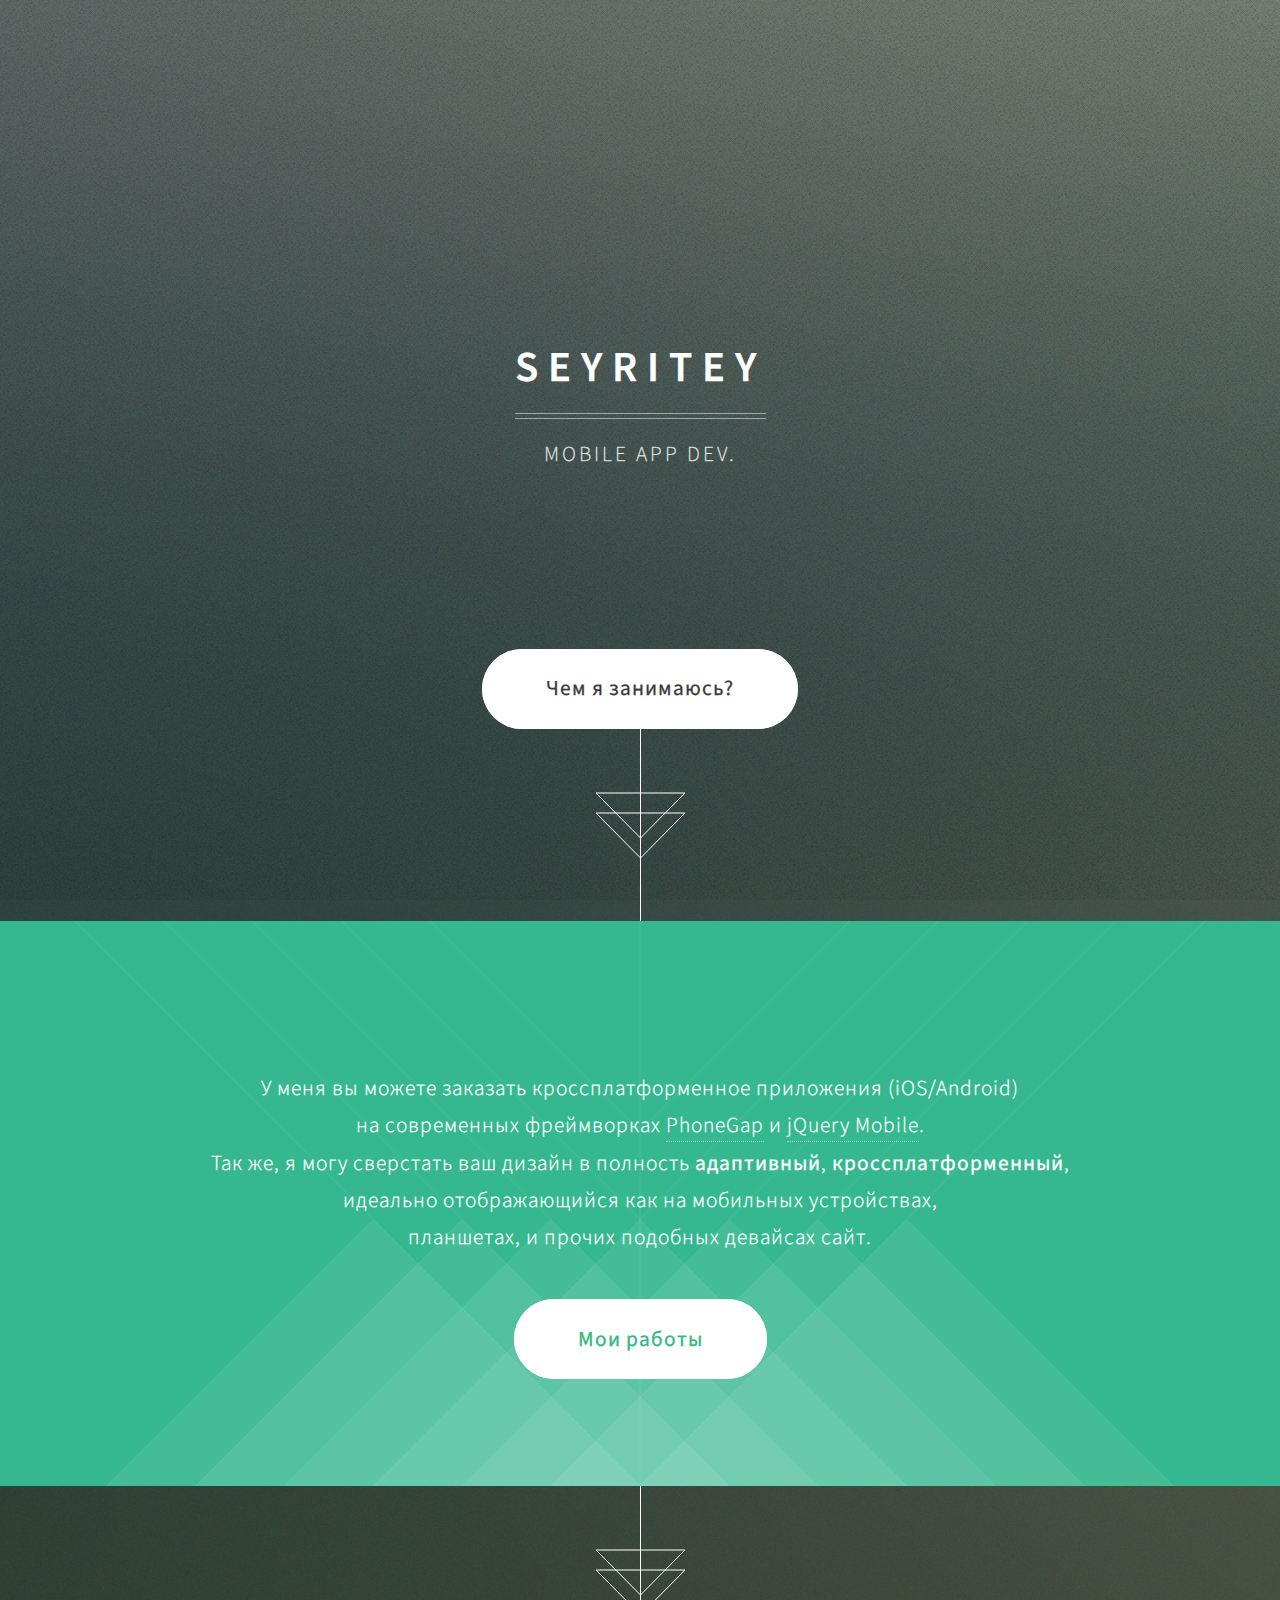
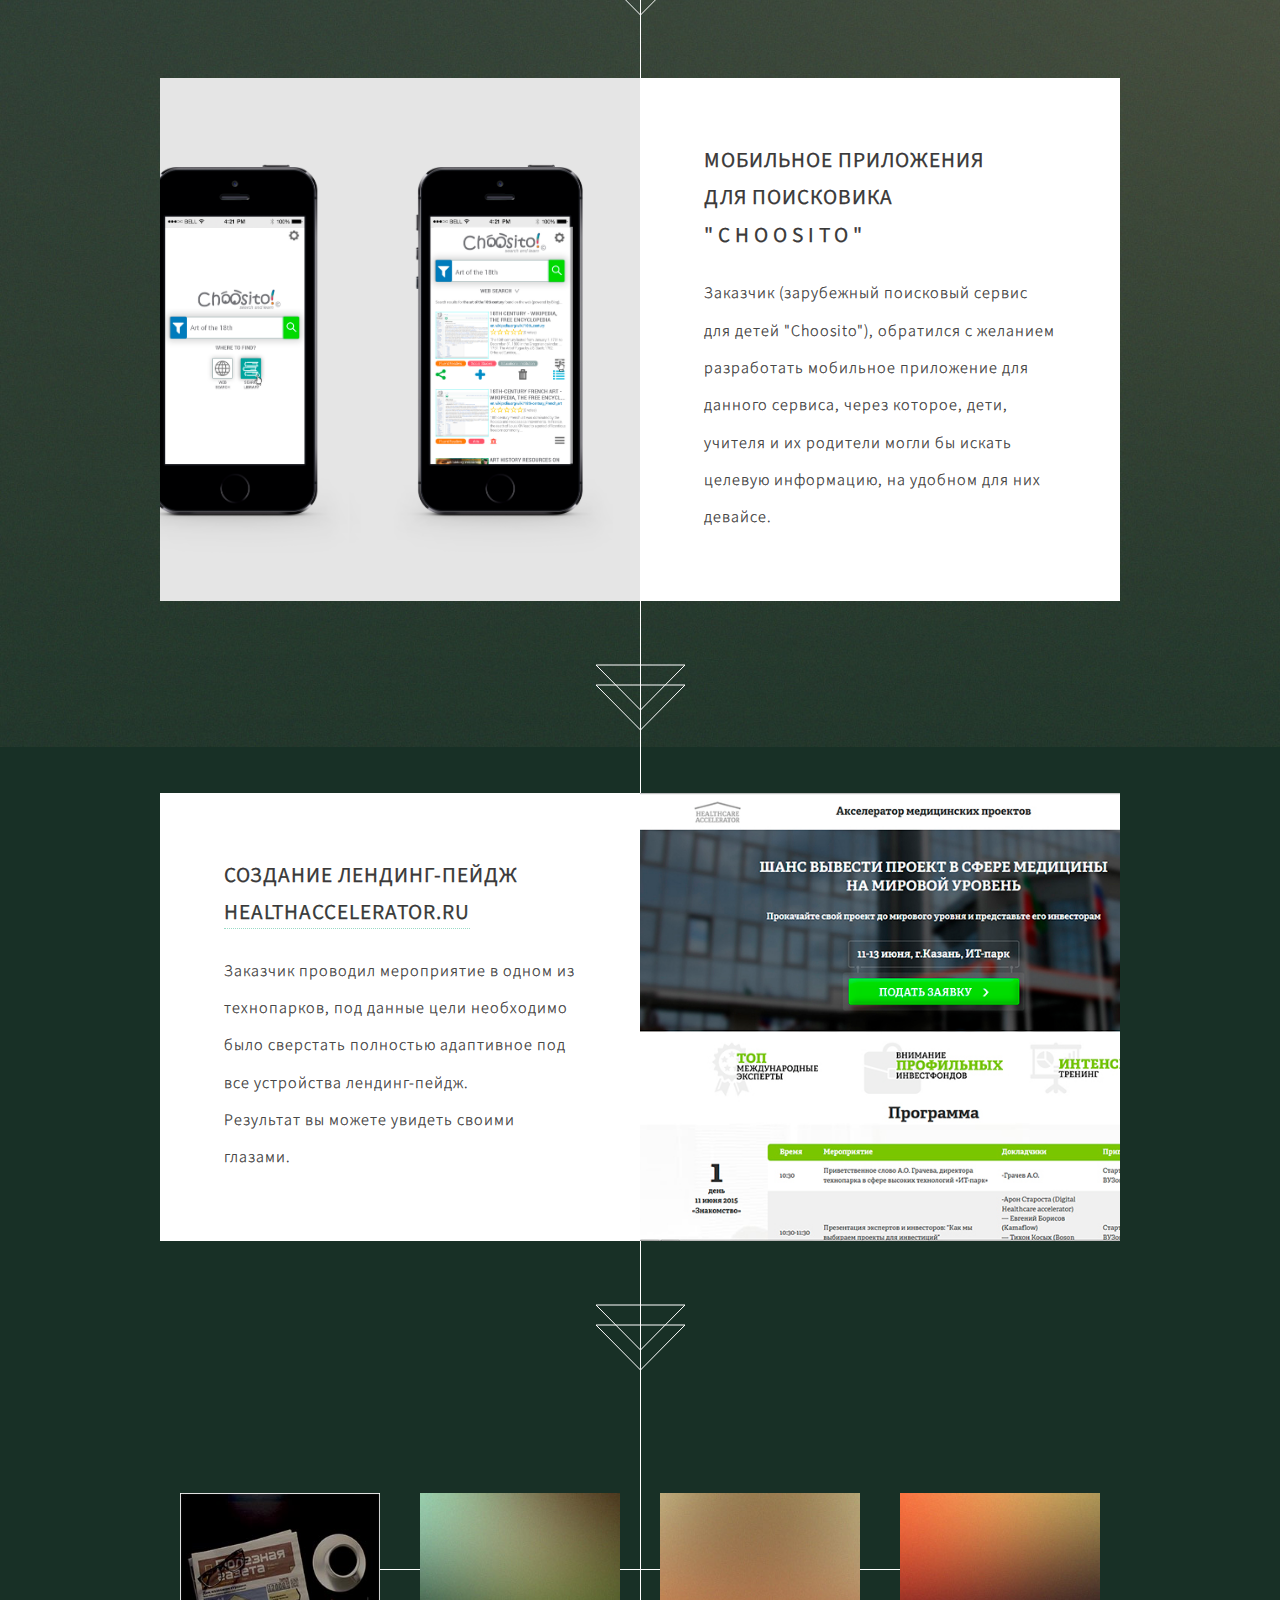
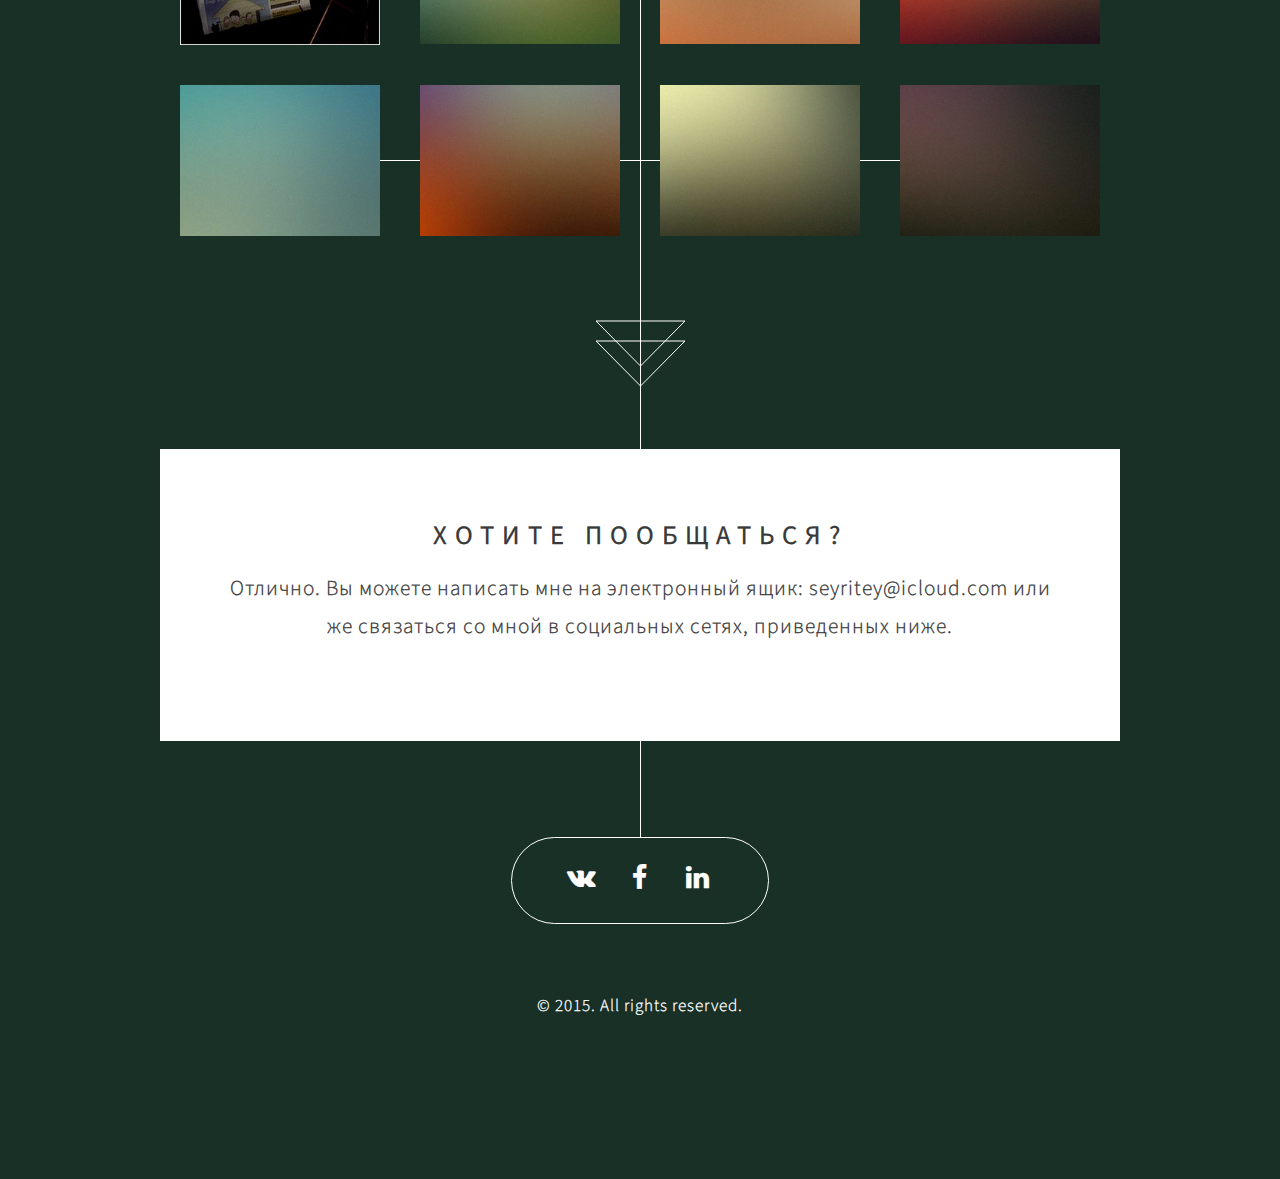
==== commit b7c37525: "123" ====
--- a/index.html
+++ b/index.html
@@ -59,14 +59,14 @@
 
 		<!-- Portfolio -->
 			<article class="container box style2">
-				<header>
+				<!-- <header>
 					<h2>Последние работы</h2>
 					<p>Посмотреть в полном-размере и<br />
 					открыть вживую, вы можете кликнув на изображение.</p>
-				</header>
+				</header> !-->
 				<div class="inner gallery">
 					<div class="row 0%">
-						<div class="3u 12u(mobile)"><a href="images/fulls/01.jpg" class="image fit"><img src="images/thumbs/01.jpg" alt="" title="Лендинг пейдж для http://poleznayagazeta.ru" /></a></div>
+						<div class="3u 12u(mobile)"><a href="images/fulls/01.jpg" class="image fit"><img src="images/thumbs/01.jpg" alt="" title="Верстка лендинг-пейдж для <a href='http://poleznayagazeta.ru'\>poleznayagazeta.ru</a\>" /></a></div>
 						<div class="3u 12u(mobile)"><a href="images/fulls/02.jpg" class="image fit"><img src="images/thumbs/02.jpg" alt="" title="Dressed in Clarity" /></a></div>
 						<div class="3u 12u(mobile)"><a href="images/fulls/03.jpg" class="image fit"><img src="images/thumbs/03.jpg" alt="" title="Raven" /></a></div>
 						<div class="3u 12u(mobile)"><a href="images/fulls/04.jpg" class="image fit"><img src="images/thumbs/04.jpg" alt="" title="I'll have a cup of Disneyland, please" /></a></div>
@@ -83,10 +83,10 @@
 		<!-- Contact -->
 			<article class="container box style3">
 				<header>
-					<h2>Nisl sed ultricies</h2>
-					<p>Diam dignissim lectus eu ornare volutpat orci.</p>
+					<h2>Хотите пообщаться?</h2>
+					<p>Отлично. Вы можете написать мне на электронный ящик: seyritey@icloud.com или же связаться со мной в социальных сетях, приведенных ниже.</p>
 				</header>
-				<form method="post" action="#">
+				<!--<form method="post" action="#">
 					<div class="row 50%">
 						<div class="6u 12u$(mobile)"><input type="text" class="text" name="name" placeholder="Name" /></div>
 						<div class="6u$ 12u$(mobile)"><input type="text" class="text" name="email" placeholder="Email" /></div>
@@ -99,16 +99,13 @@
 							</ul>
 						</div>
 					</div>
-				</form>
+				</form> !-->
 			</article>
 
 		<section id="footer">
 			<ul class="icons">
-				<li><a href="#" class="icon fa-twitter"><span class="label">Twitter</span></a></li>
+				<li><a href="http://vk.com/seyritey" class="icon fa-vk"><span class="label">Vkontakte</span></a></li>
 				<li><a href="#" class="icon fa-facebook"><span class="label">Facebook</span></a></li>
-				<li><a href="#" class="icon fa-google-plus"><span class="label">Google+</span></a></li>
-				<li><a href="#" class="icon fa-pinterest"><span class="label">Pinterest</span></a></li>
-				<li><a href="#" class="icon fa-dribbble"><span class="label">Dribbble</span></a></li>
 				<li><a href="#" class="icon fa-linkedin"><span class="label">LinkedIn</span></a></li>
 			</ul>
 			<div class="copyright">
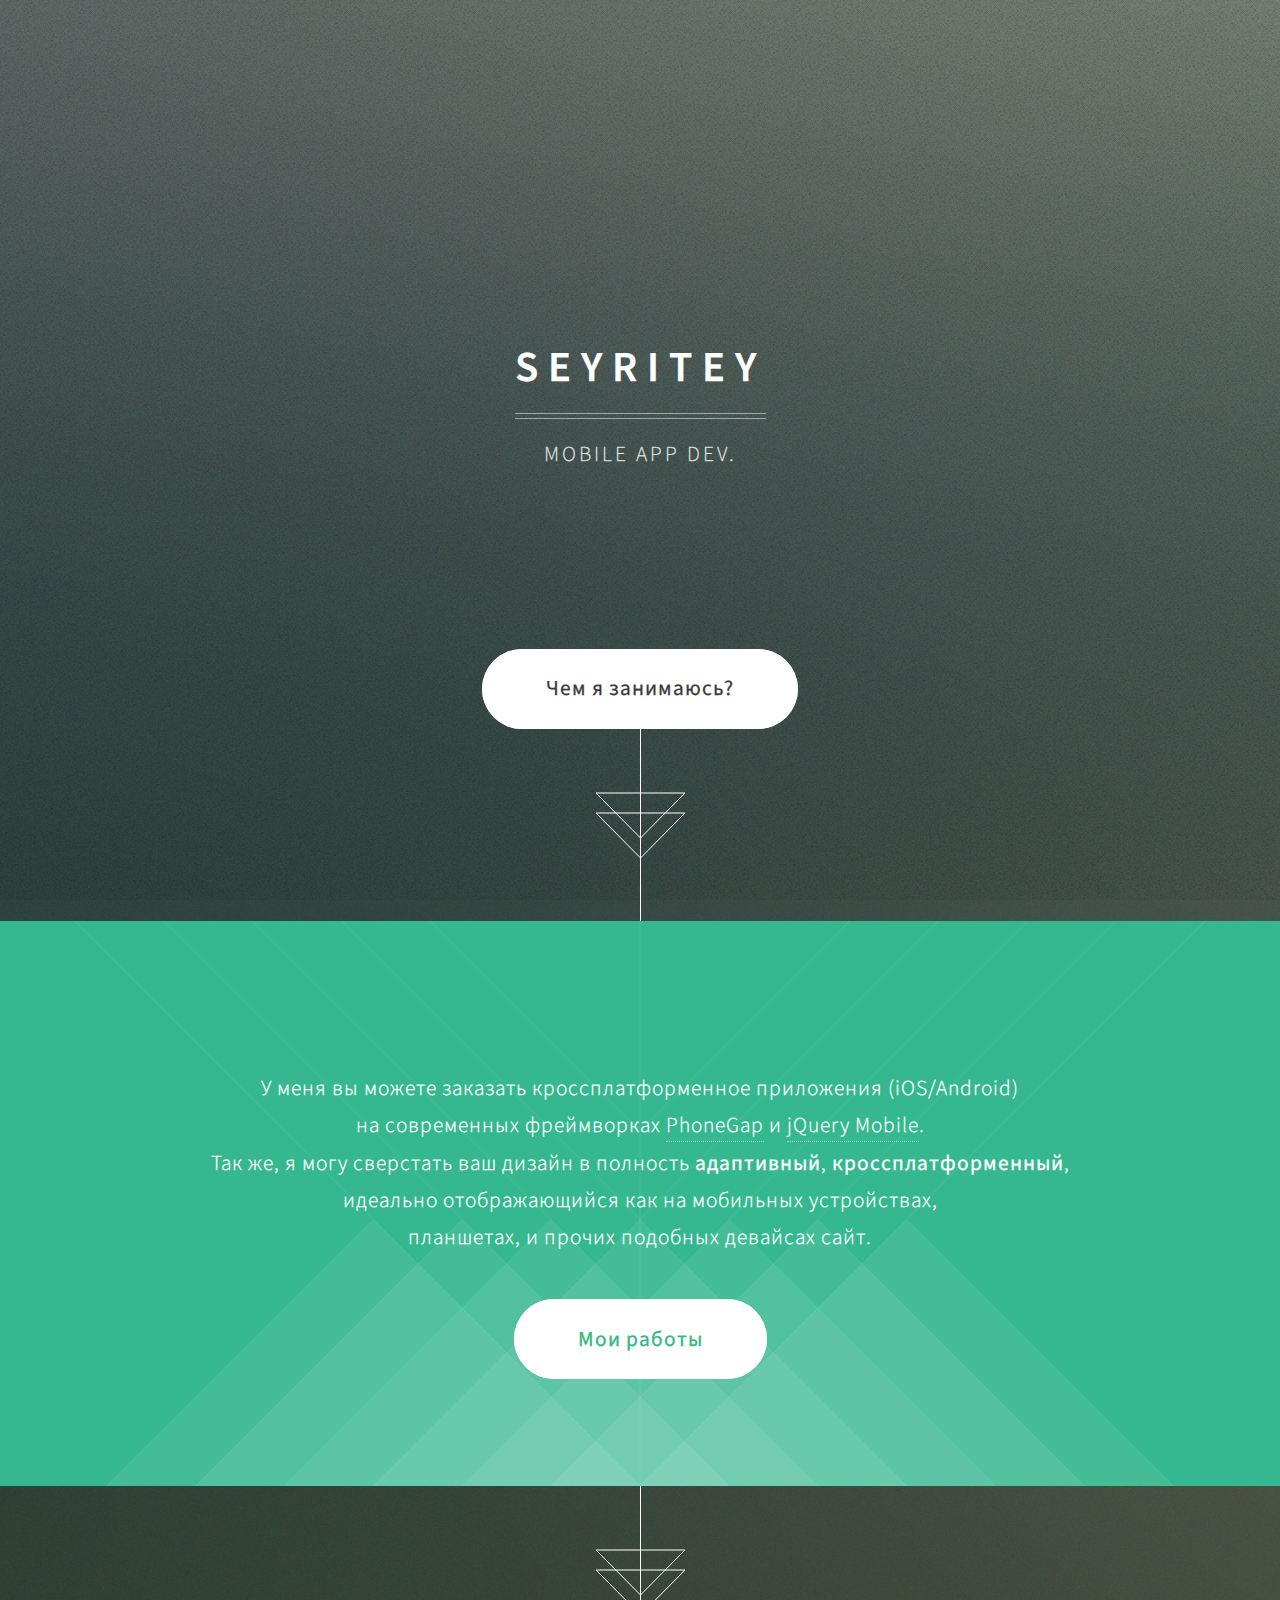
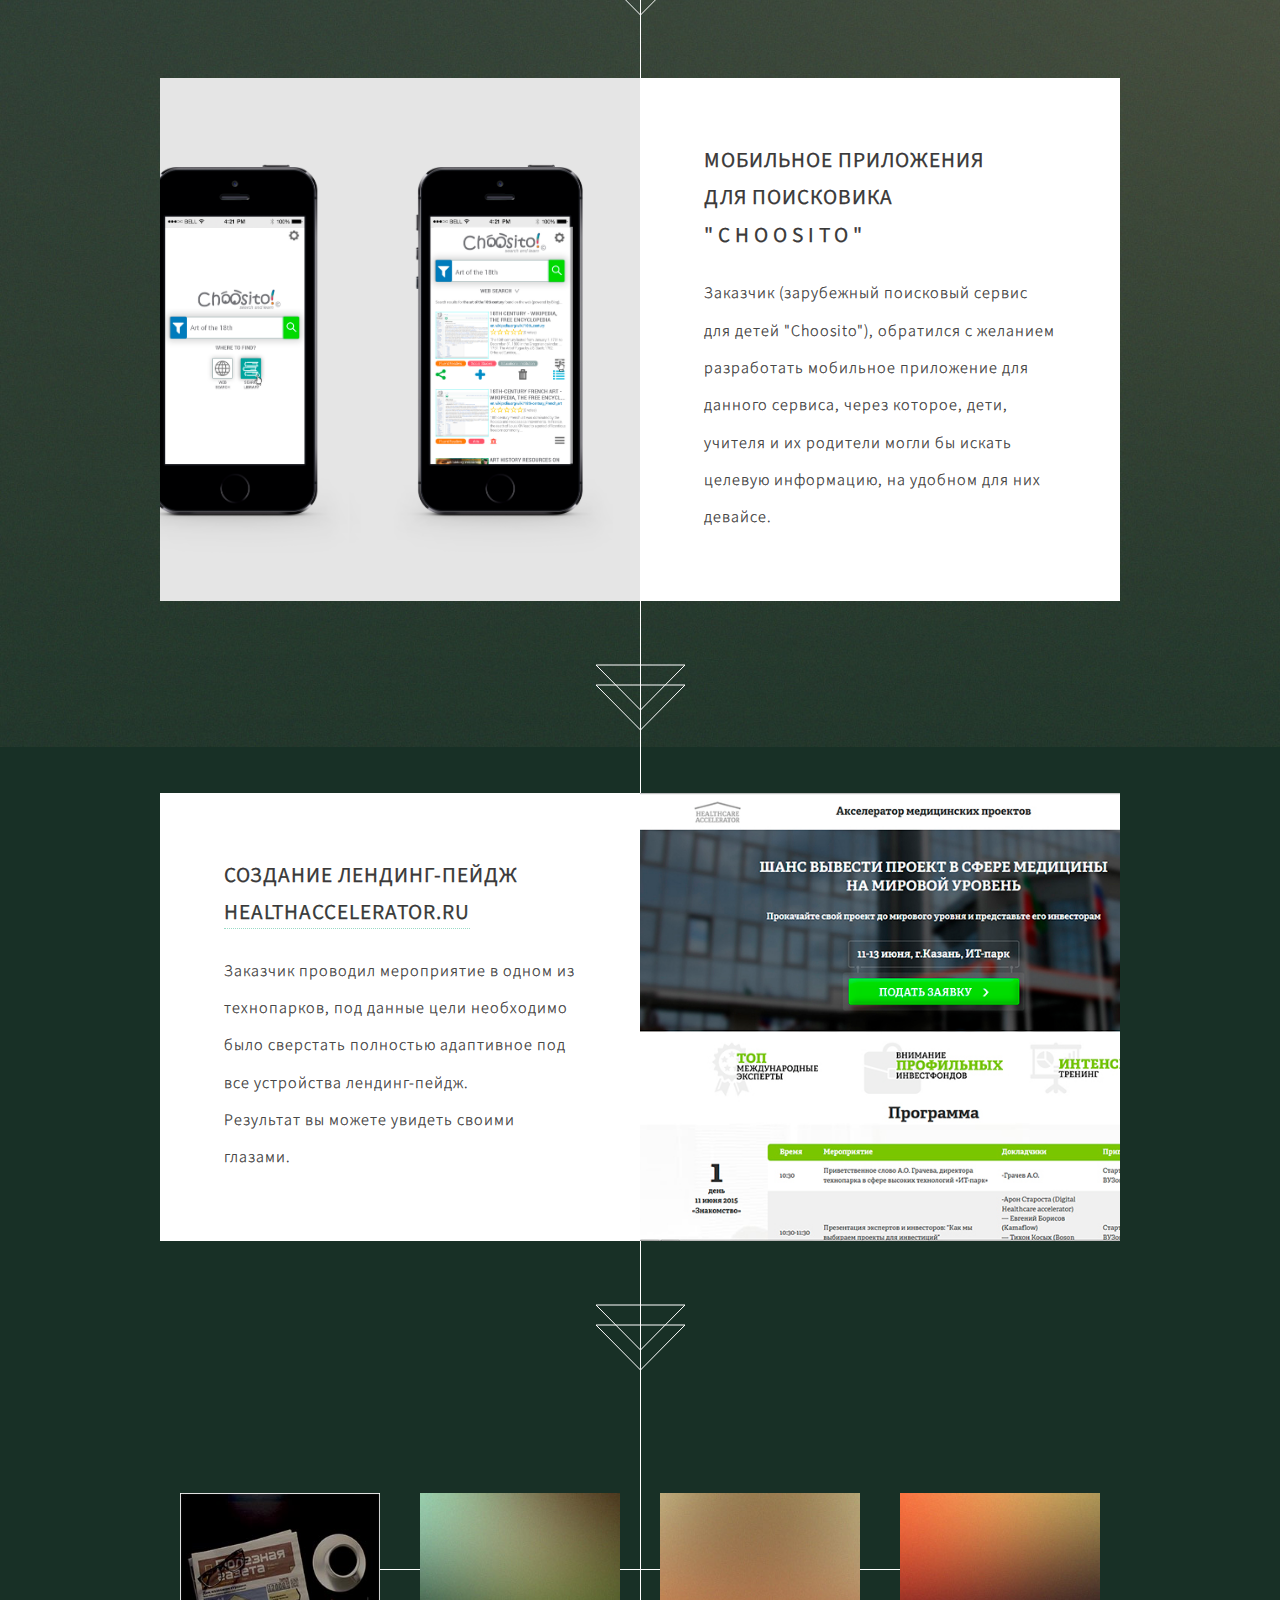
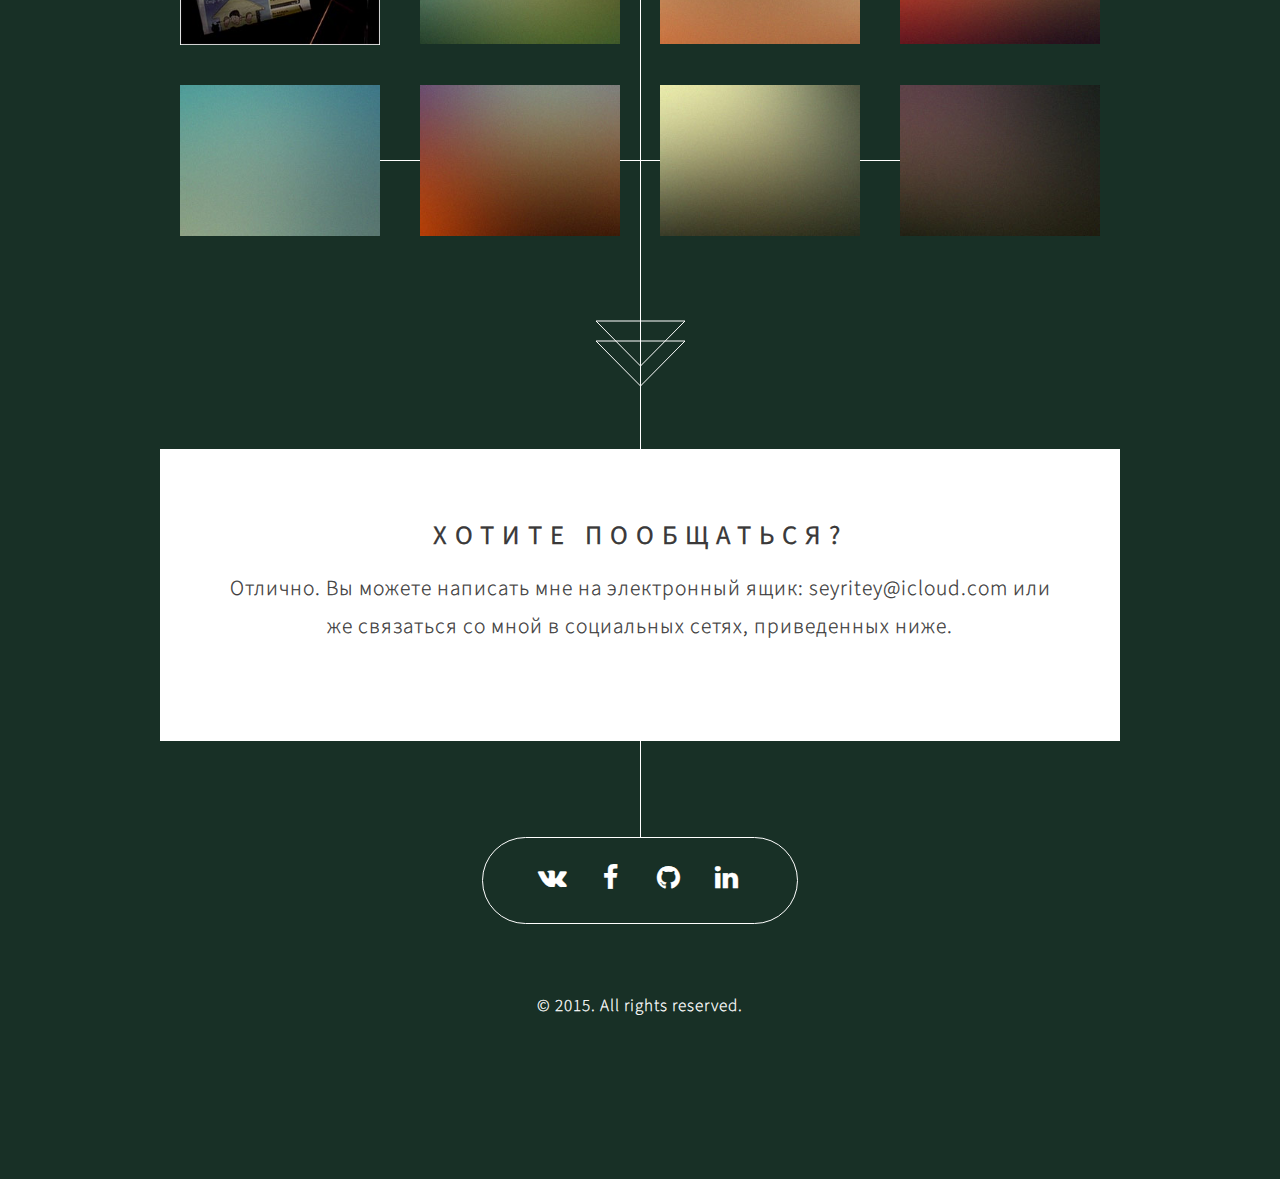
==== commit 02fa9091: "github" ====
--- a/index.html
+++ b/index.html
@@ -105,8 +105,9 @@
 		<section id="footer">
 			<ul class="icons">
 				<li><a href="http://vk.com/seyritey" class="icon fa-vk"><span class="label">Vkontakte</span></a></li>
-				<li><a href="#" class="icon fa-facebook"><span class="label">Facebook</span></a></li>
-				<li><a href="#" class="icon fa-linkedin"><span class="label">LinkedIn</span></a></li>
+				<li><a href="https://www.facebook.com/profile.php?id=100007249294227" class="icon fa-facebook"><span class="label">Facebook</span></a></li>
+                <li><a href="https://github.com/Seyritey" class="icon  fa-github"><span class="label">Github</span></a></li>
+				<li><a href="https://ru.linkedin.com/pub/ilya-popov/b3/439/792" class="icon fa-linkedin"><span class="label">LinkedIn</span></a></li>
 			</ul>
 			<div class="copyright">
 				<ul class="menu">
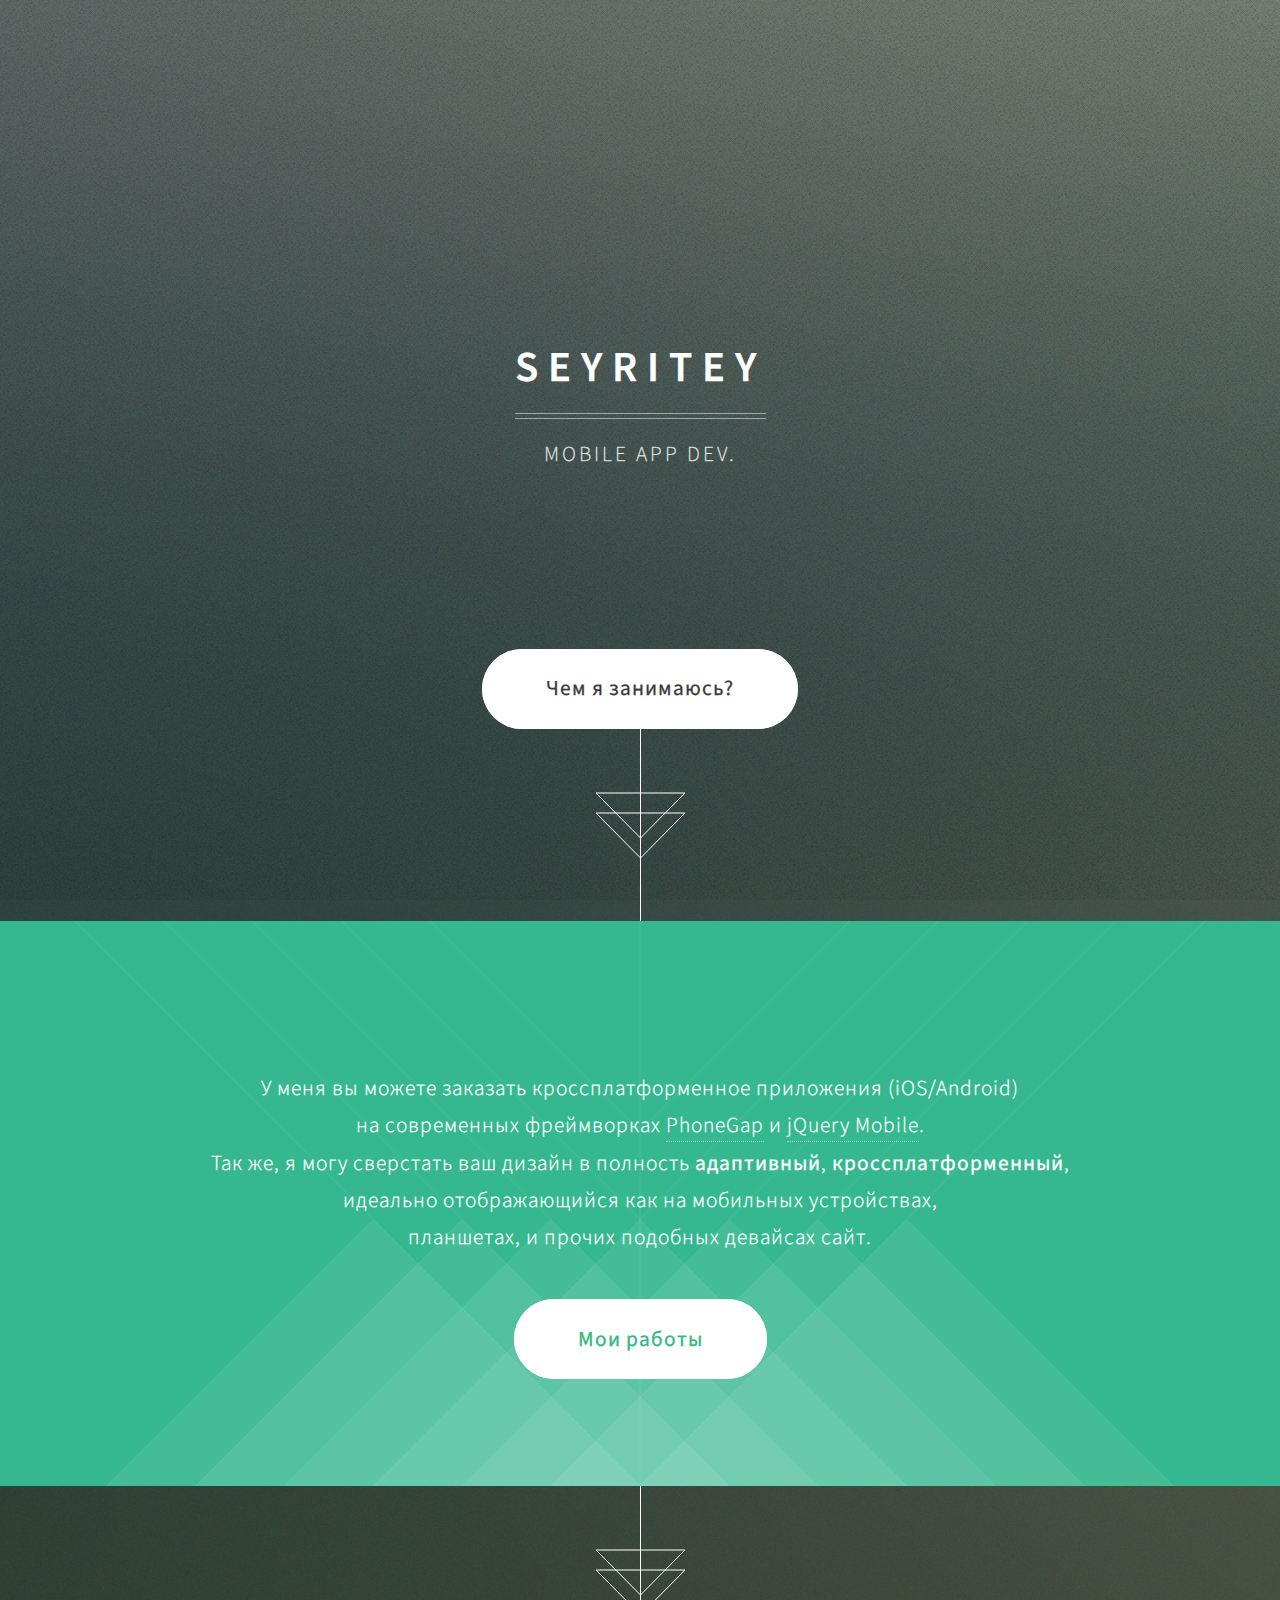
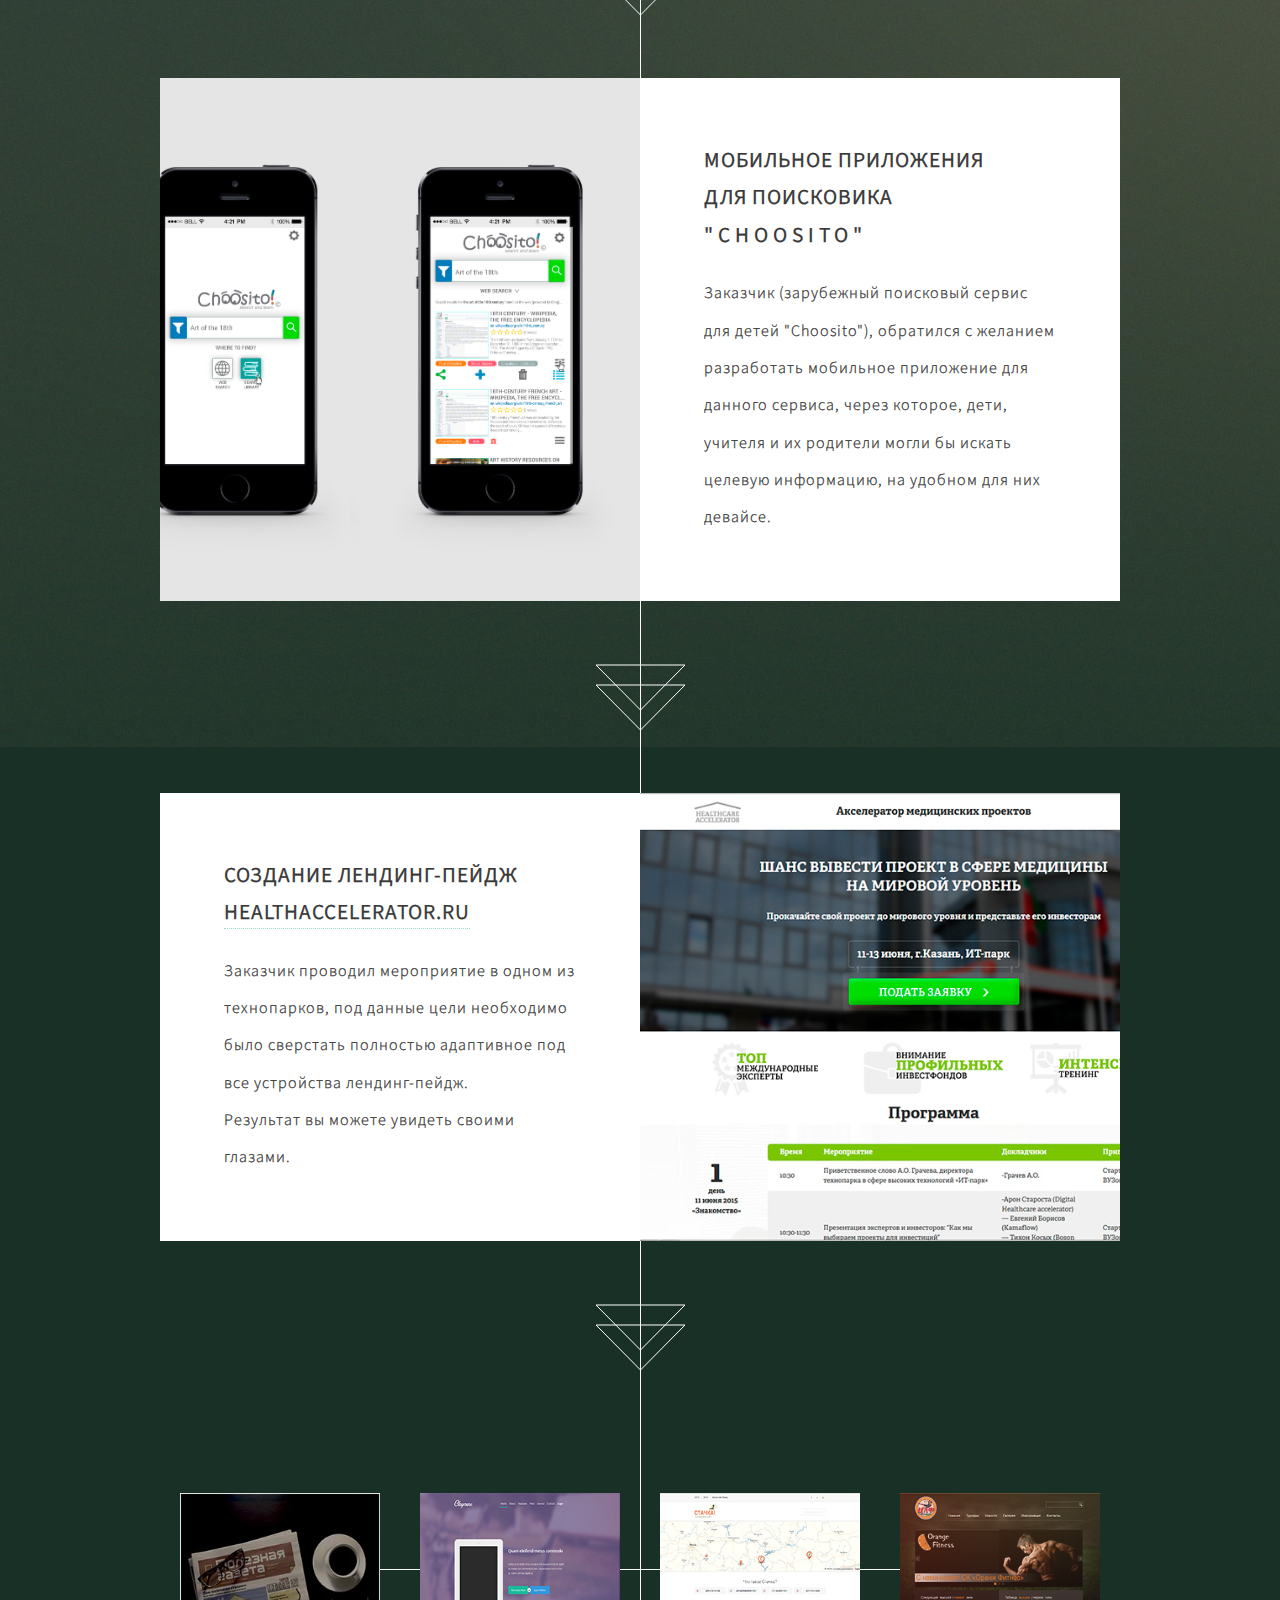
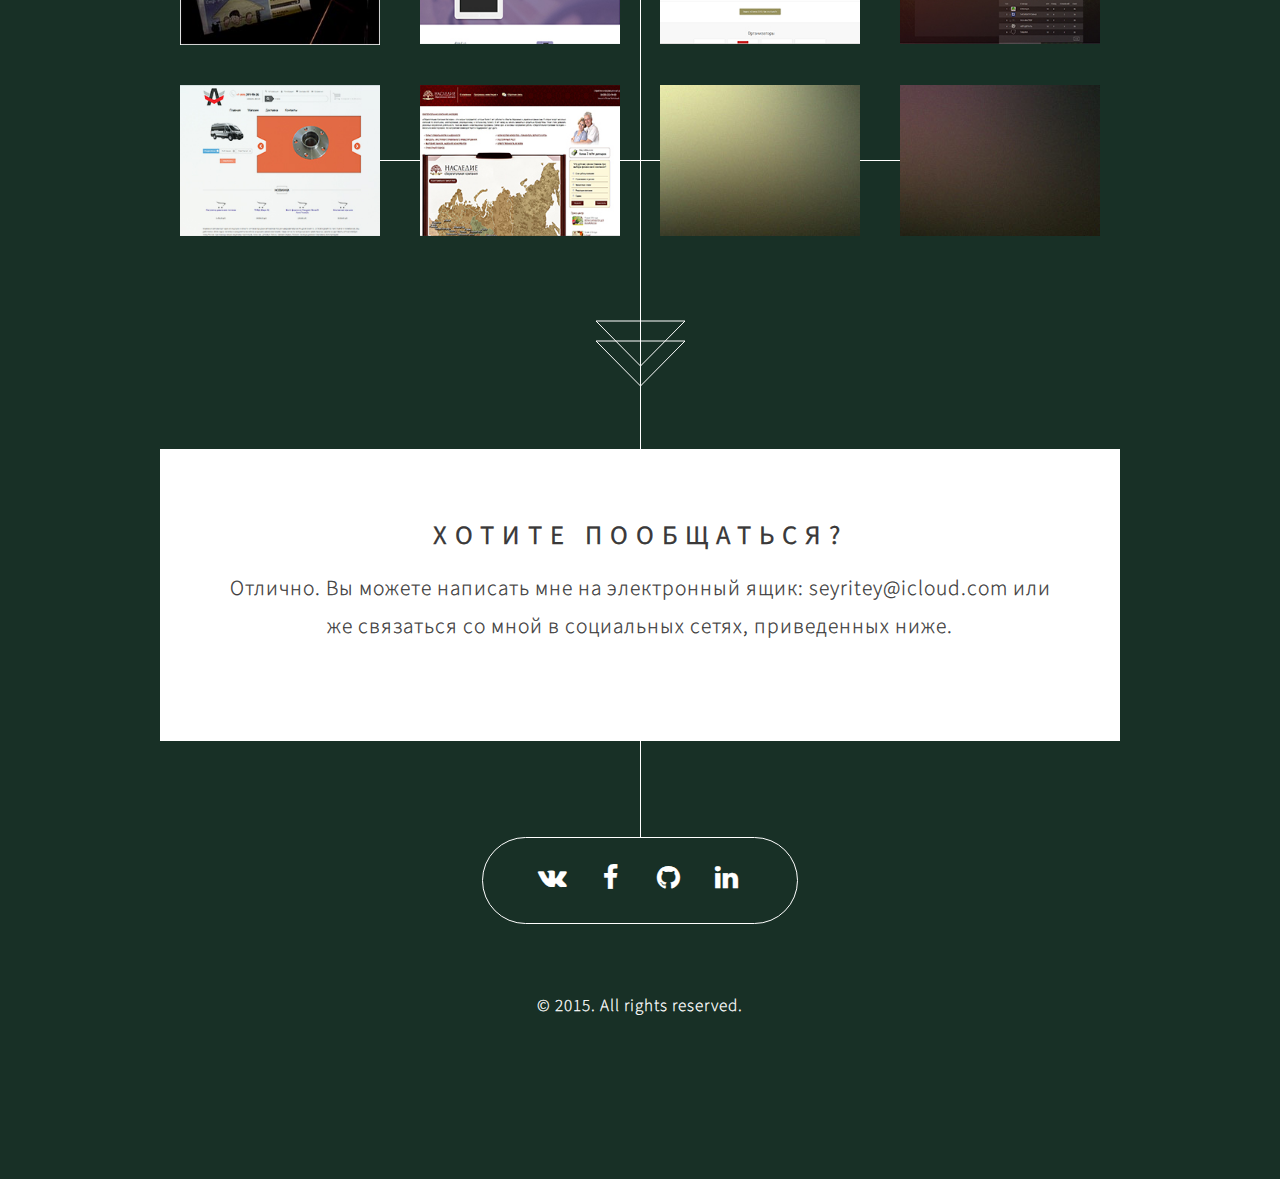
==== commit 242f080a: "img" ====
--- a/index.html
+++ b/index.html
@@ -67,12 +67,12 @@
 				<div class="inner gallery">
 					<div class="row 0%">
 						<div class="3u 12u(mobile)"><a href="images/fulls/01.jpg" class="image fit"><img src="images/thumbs/01.jpg" alt="" title="Верстка лендинг-пейдж для <a href='http://poleznayagazeta.ru'\>poleznayagazeta.ru</a\>" /></a></div>
-						<div class="3u 12u(mobile)"><a href="images/fulls/02.jpg" class="image fit"><img src="images/thumbs/02.jpg" alt="" title="Dressed in Clarity" /></a></div>
-						<div class="3u 12u(mobile)"><a href="images/fulls/03.jpg" class="image fit"><img src="images/thumbs/03.jpg" alt="" title="Raven" /></a></div>
+						<div class="3u 12u(mobile)"><a href="images/fulls/02.png" class="image fit"><img src="images/thumbs/02.jpg" alt="" title="Dressed in Clarity" /></a></div>
+						<div class="3u 12u(mobile)"><a href="images/fulls/03.png" class="image fit"><img src="images/thumbs/03.jpg" alt="" title="Raven" /></a></div>
 						<div class="3u 12u(mobile)"><a href="images/fulls/04.jpg" class="image fit"><img src="images/thumbs/04.jpg" alt="" title="I'll have a cup of Disneyland, please" /></a></div>
 					</div>
 					<div class="row 0%">
-						<div class="3u 12u(mobile)"><a href="images/fulls/05.jpg" class="image fit"><img src="images/thumbs/05.jpg" alt="" title="Cherish" /></a></div>
+						<div class="3u 12u(mobile)"><a href="images/fulls/05.png" class="image fit"><img src="images/thumbs/05.jpg" alt="" title="Cherish" /></a></div>
 						<div class="3u 12u(mobile)"><a href="images/fulls/06.jpg" class="image fit"><img src="images/thumbs/06.jpg" alt="" title="Different." /></a></div>
 						<div class="3u 12u(mobile)"><a href="images/fulls/07.jpg" class="image fit"><img src="images/thumbs/07.jpg" alt="" title="History was made here" /></a></div>
 						<div class="3u 12u(mobile)"><a href="images/fulls/08.jpg" class="image fit"><img src="images/thumbs/08.jpg" alt="" title="People come and go and walk away" /></a></div>
